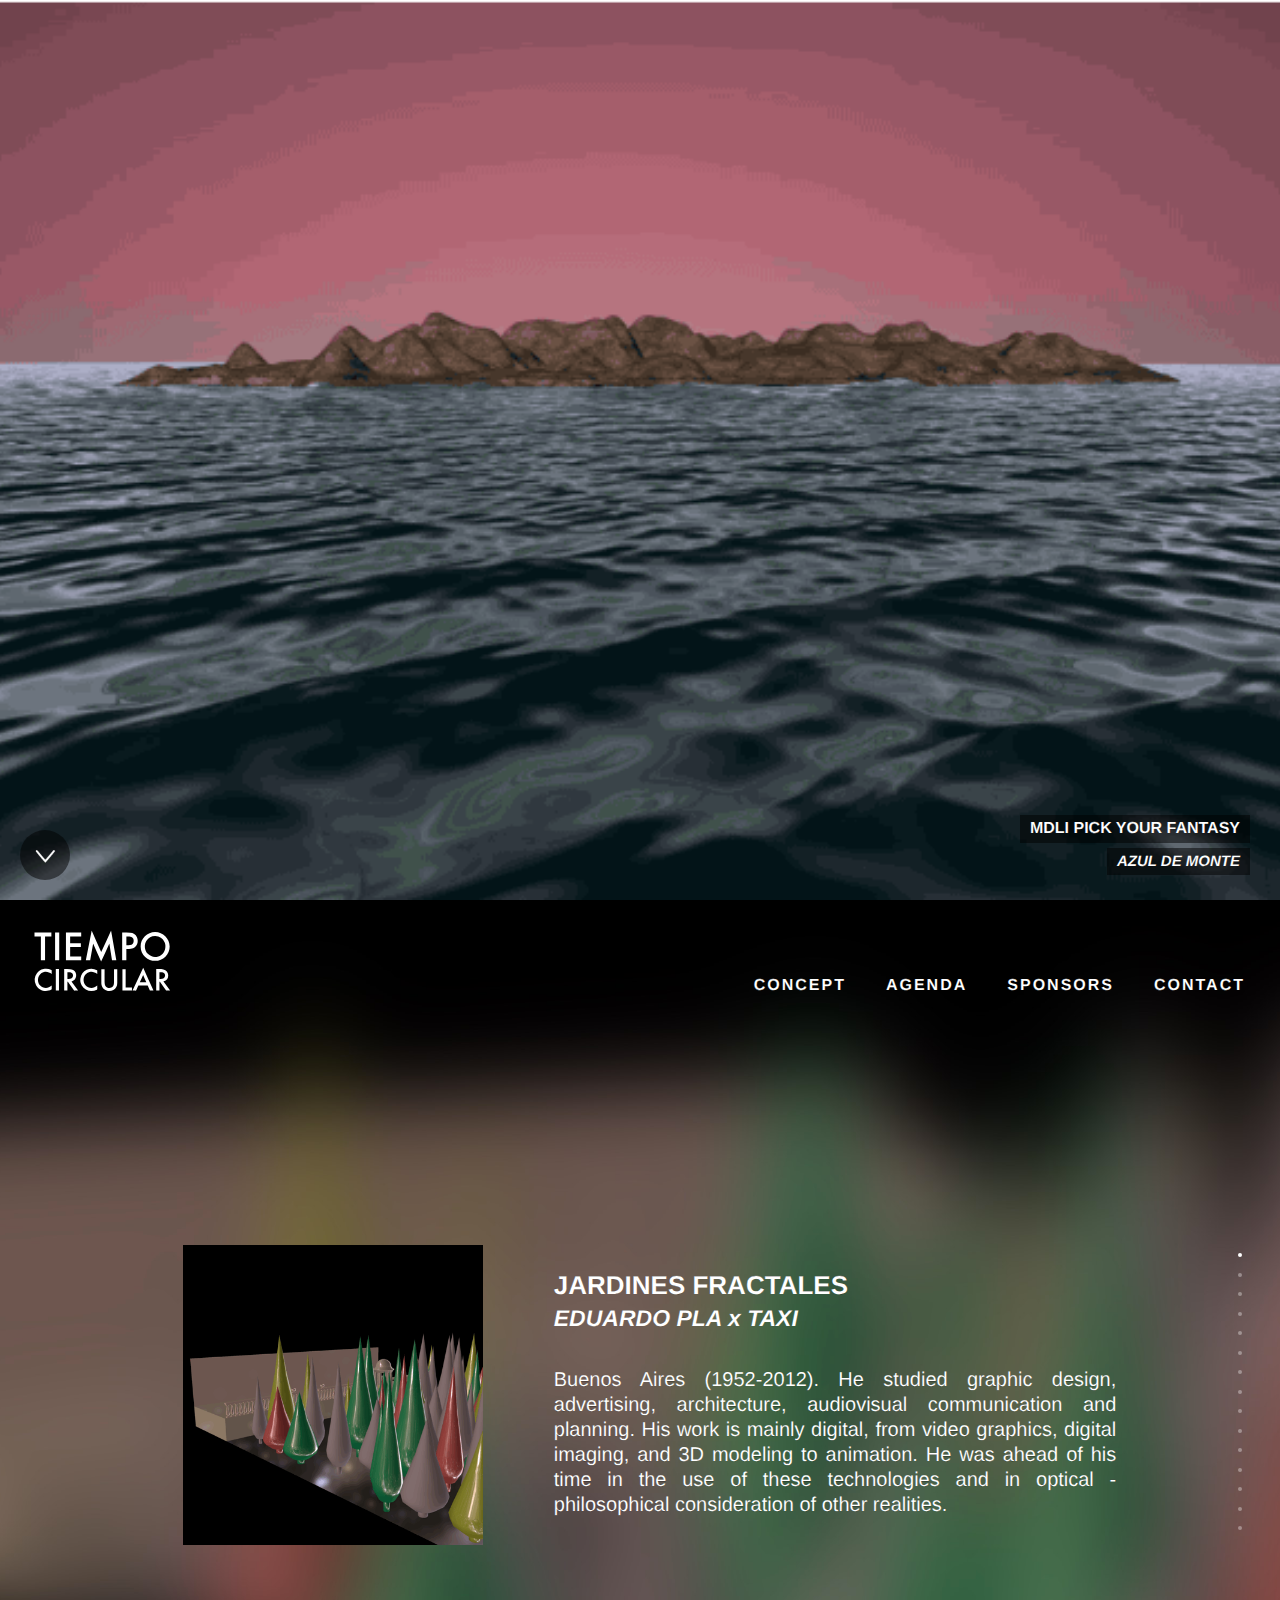
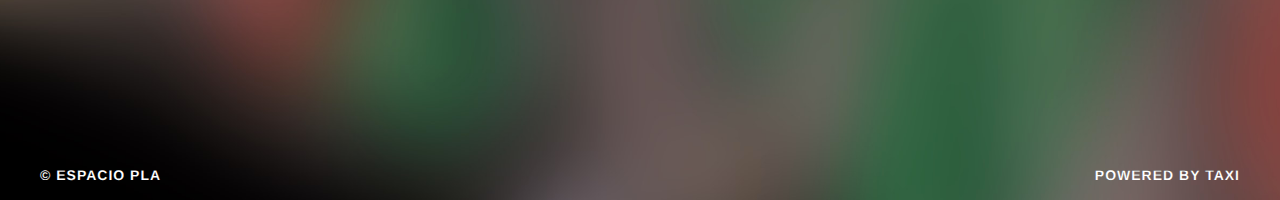
==== index.html @ 01db8df8 "initial commit" ====
<!DOCTYPE html>
<html class="" lang="en">

<head>
	<meta charset="utf-8">
	<title>TiempoCircular</title>

	<meta name="apple-touch-fullscreen" content="yes">
	<meta name="apple-mobile-web-app-capable" content="yes">
	<meta name="apple-mobile-web-app-status-bar-style" content="black">

	<link rel="icon" href="favicon.ico" type="image/x-icon">
	<link rel="apple-touch-icon-precomposed" sizes="57x57" href="img/photo.jpg" />
	<link rel="apple-touch-icon-precomposed" sizes="72x72" href="img/photo.jpg" />
	<link rel="apple-touch-icon-precomposed" sizes="114x114" href="img/photo.jpg" />
	<link rel="apple-touch-icon-precomposed" sizes="144x144" href="img/photo.jpg" />

	<meta name="viewport" content="width=device-width, initial-scale=1.0">

	<link rel="stylesheet" href="css/flexslider.css" />
	<link rel="stylesheet" href="css/style.css" />

	<script type="text/javascript" src="js/jquery-2.1.3.min.js"></script>
	<script type="text/javascript" src="js/jquery-ui.min.js"></script>
	<script type="text/javascript" src="js/jquery.flexslider-min.js"></script>

	<script type="text/javascript">

		(function (i, s, o, g, r, a, m) {
			i['GoogleAnalyticsObject'] = r; i[r] = i[r] || function () {
				(i[r].q = i[r].q || []).push(arguments)
			}, i[r].l = 1 * new Date(); a = s.createElement(o),
				m = s.getElementsByTagName(o)[0]; a.async = 1; a.src = g; m.parentNode.insertBefore(a, m)
		})(window, document, 'script', '//www.google-analytics.com/analytics.js', 'ga');

		ga('create', 'UA-44468372-19', 'auto');
		ga('send', 'pageview');

		$(function () {

			(function (a, b, c) { if (c in b && b[c]) { var d, e = a.location, f = /^(a|html)$/i; a.addEventListener("click", function (a) { d = a.target; while (!f.test(d.nodeName)) d = d.parentNode; "href" in d && (chref = d.href).replace(e.href, "").indexOf("#") && (!/^[a-z\+\.\-]+:/i.test(chref) || chref.indexOf(e.protocol + "//" + e.host) === 0) && (a.preventDefault(), e.href = d.href) }, !1) } })(document, window.navigator, "standalone");

			$('.pages').scrollTop(0);

			$('.banners-flexslider').flexslider({
				"animation": "slide",
				"slideshowSpeed": 5000,
				"controlNav": false,
				"directionNav": false,
				"useCSS": false,
				"pauseOnAction": true,
				"startAt": 0,
				"start": function (slider) {
					slider.find('li').click(function (e) {

						if (e.target.getAttribute('data-id') != 'obra-element') {

							e.preventDefault();
							slider.flexAnimate(slider.getTarget("next"));
							slider.pause();

						}

					});
				}
			});

		});

	</script>

</head>

<body class="index">

	<div class="container container-homepage">
		<div class="banners-wrapper">
			<div class="banners banners-slidesow-wrapper banners-flexslider">
				<ul class="slides">
					<li>
						<div class="slide-wrapper" style="background-image: url(img/monteintro.gif);">
							<div class="obra-wrapper"><a href="" onclick="return false;" target="_blank" data-id="obra-element">
									<h3 class="obra_title" data-id="obra-element">MDLI PICK YOUR FANTASY</h3><br>
									<h4 class="obra_title" data-id="obra-element">AZUL DE MONTE</h4>
							</div>
						</div>
					</li>
					<li>
						<div class="slide-wrapper" style="background-image: url(img/tedesco.gif);">
							<div class="obra-wrapper"><a href="" onclick="return false;" target="_blank" data-id="obra-element">
									<h3 class="obra_title" data-id="obra-element">LUNA</h3><br>
									<h4 class="obra_title" data-id="obra-element">SEBASTIAN TEDESCO</h4>
							</div>
						</div>
					</li>
					<li>
						<div class="slide-wrapper" style="background-image: url(img/viadana.gif);">
							<div class="obra-wrapper"><a href="" onclick="return false;" target="_blank" data-id="obra-element">
									<h3 class="obra_title" data-id="obra-element">THE OTHERNESS</h3><br>
									<h4 class="obra_title" data-id="obra-element">FLORENCIA VIADANA</h4>
							</div>
						</div>
					</li>
					<li>
						<div class="slide-wrapper" style="background-image: url(img/amaral.gif);">
							<div class="obra-wrapper"><a href="" onclick="return false;" target="_blank" data-id="obra-element">
									<h3 class="obra_title" data-id="obra-element">SINTETIZAR EL PANTANO</h3><br>
									<h4 class="obra_title" data-id="obra-element">MATEO AMARAL</h4>
							</div>
						</div>
					</li>
					<li>
						<div class="slide-wrapper" style="background-image: url(img/guerra.gif);">
							<div class="obra-wrapper"><a href="" onclick="return false;" target="_blank" data-id="obra-element">
									<h3 class="obra_title" data-id="obra-element">TARDE CIRCULAR</h3><br>
									<h4 class="obra_title" data-id="obra-element">IGNACIO GUERRA</h4>
							</div>
						</div>
					</li>
					<li>
						<div class="slide-wrapper" style="background-image: url(img/plano.gif);">
							<div class="obra-wrapper"><a href="" onclick="return false;" target="_blank" data-id="obra-element">
									<h3 class="obra_title" data-id="obra-element">HIPERNARRATIVAS</h3><br>
									<h4 class="obra_title" data-id="obra-element">JAVIER PLANO</h4>
							</div>
						</div>
					</li>
					<li>
						<div class="slide-wrapper" style="background-image: url(img/fernandez.gif);">
							<div class="obra-wrapper"><a href="" onclick="return false;" target="_blank" data-id="obra-element">
									<h3 class="obra_title" data-id="obra-element">RECONSTRUCCION DEL FUTURO</h3><br>
									<h4 class="obra_title" data-id="obra-element">MANUEL ANTONIO FERNANDEZ</h4>
							</div>
						</div>
					</li>
					<li>
						<div class="slide-wrapper" style="background-image: url(img/rud.gif);">
							<div class="obra-wrapper"><a href="" onclick="return false;" target="_blank" data-id="obra-element">
									<h3 class="obra_title" data-id="obra-element">PIEZA</h3><br>
									<h4 class="obra_title" data-id="obra-element">GABRIEL RUD</h4>
							</div>
						</div>
					</li>
					<li>
						<div class="slide-wrapper" style="background-image: url(img/corallo.gif);">
							<div class="obra-wrapper"><a href="" onclick="return false;" target="_blank" data-id="obra-element">
									<h3 class="obra_title" data-id="obra-element">VERSUS/TIEMPO GRAFICO</h3><br>
									<h4 class="obra_title" data-id="obra-element">GUIDO CORALLO</h4>
							</div>
						</div>
					</li>
					<li>
						<div class="slide-wrapper" style="background-image: url(img/giraud.gif);">
							<div class="obra-wrapper"><a href="" onclick="return false;" target="_blank" data-id="obra-element">
									<h3 class="obra_title" data-id="obra-element">LEVAR</h3><br>
									<h4 class="obra_title" data-id="obra-element">MARIANO GIRAUD</h4>
							</div>
						</div>
					</li>
					<li>
						<div class="slide-wrapper" style="background-image: url(img/rawski.gif);">
							<div class="obra-wrapper"><a href="" onclick="return false;" target="_blank" data-id="obra-element">
									<h3 class="obra_title" data-id="obra-element">OJO, MI CIELO</h3><br>
									<h4 class="obra_title" data-id="obra-element">TOMAS RAWSKI</h4>
							</div>
						</div>
					</li>
					<li>
						<div class="slide-wrapper" style="background-image: url(img/odriozola.gif);">
							<div class="obra-wrapper"><a href="" onclick="return false;" target="_blank" data-id="obra-element">
									<h3 class="obra_title" data-id="obra-element">SUBASTA</h3><br>
									<h4 class="obra_title" data-id="obra-element">JUANE ODRIOZOLA</h4>
							</div>
						</div>
					</li>
					<li>
						<div class="slide-wrapper" style="background-image: url(img/bellman.gif);">
							<div class="obra-wrapper"><a href="" onclick="return false;" target="_blank" data-id="obra-element">
									<h3 class="obra_title" data-id="obra-element">RELOJ</h3><br>
									<h4 class="obra_title" data-id="obra-element">MAXIMILIANO BELLMANN</h4>
							</div>
						</div>
					</li>
					<li>
						<div class="slide-wrapper" style="background-image: url(img/bilatz.gif);">
							<div class="obra-wrapper"><a href="" onclick="return false;" target="_blank" data-id="obra-element">
									<h3 class="obra_title" data-id="obra-element">PERDIDOS</h3><br>
									<h4 class="obra_title" data-id="obra-element">JAVIER BILATZ</h4>
							</div>
						</div>
					</li>
					<li>
						<div class="slide-wrapper" style="background-image: url(img/pla.gif);">
							<div class="obra-wrapper"><a href="" onclick="return false;" target="_blank" data-id="obra-element">
									<h3 class="obra_title" data-id="obra-element">JARDINES FRACTALES</h3><br>
									<h4 class="obra_title" data-id="obra-element">EDUARDO PLA X TAXI</h4>
							</div>
						</div>
					</li>
				</ul><a href="index.html#banner-1" class="page-scroll button-wrapper"></a>
			</div>
		</div>
	</div>
	<div class="container container-obras" id="banner-1">

		<div class="header header-custom">
			<a href="index.html" class='not-mobile-logo page-scroll-logo'>
				<div class="logo">
					<svg version="1.1" id="Layer_1" xmlns="http://www.w3.org/2000/svg" xmlns:xlink="http://www.w3.org/1999/xlink" x="0px"
					 y="0px" viewBox="0 0 3840.332 1920.166" enable-background="new 0 0 3840.332 1920.166" xml:space="preserve"
					 data-href="index.php">
						<g>
							<path class="logo-svg" fill-rule="evenodd" clip-rule="evenodd" d="M1881.266,954.943c-69.538-157.24-137.939-311.91-206.34-466.578
								c-0.841,0.014-1.683,0.028-2.527,0.042c-25.612,143.982-51.227,287.964-76.952,432.564c-37.395,0-74.416,0-112.892,0
								c50.5-258.24,100.893-515.927,151.288-773.617c0.813-0.07,1.629-0.141,2.445-0.211c81.898,185.404,163.795,370.811,246.875,558.895
								c85.808-187.608,170.663-373.129,255.517-558.651c0.855,0.017,1.709,0.035,2.562,0.054
								c45.3,257.668,90.599,515.337,136.016,773.673c-37.384,0-74.069,0-111.994,0c-23.022-144.026-46.05-288.069-69.074-432.112
								c-0.842-0.049-1.683-0.099-2.524-0.148C2023.216,643.445,1952.766,798.039,1881.266,954.943z" />
							<path class="logo-svg" fill-rule="evenodd" clip-rule="evenodd" d="M2911.648,558.803c-3.783-202.259,173.497-373.251,376.81-375.103
								c202.355-1.842,379.036,170.358,380.399,374.468c1.362,203.75-170.494,376.812-380.908,376.926
								C3106.757,935.195,2909.846,791.886,2911.648,558.803z M3557.827,544.481c0.181-23.686-5.181-61.383-21.658-96.18
								c-48.482-102.381-128.406-159.039-243.208-160.856c-98.756-1.563-174.791,42.001-229.293,123.032
								c-62.938,93.578-58.247,250.336,34.904,340.841c78.604,76.373,170.909,100.419,274.686,67.7
								C3487.392,783.033,3558.376,679.789,3557.827,544.481z" />
							<path class="logo-svg" fill-rule="evenodd" clip-rule="evenodd" d="M963.587,198.582c132.255,0,264.473,0,397.696,0c0,33.483,0,66.814,0,101.535
								c-95.891,0-191.642,0-288.224,0c0,58.667,0,115.956,0,174.182c93.454,0,186.147,0,279.755,0c0,34.262,0,67.602,0,102.412
								c-92.94,0-185.887,0-279.708,0c0,81.18,0,160.905,0,241.945c96.03,0,191.806,0,288.376,0c0,34.712,0,68.12,0,102.279
								c-132.541,0-264.756,0-397.895,0C963.587,680.529,963.587,439.977,963.587,198.582z" />
							<path class="logo-svg" fill-rule="evenodd" clip-rule="evenodd" d="M2538.941,627.823c0,98.34,0,195.298,0,293.053c-36.962,0-72.672,0-109.066,0
								c0-240.755,0-481.204,0-722.135c2.817-0.373,5.136-0.979,7.441-0.938c67.131,1.238,134.358,0.725,201.367,4.304
								c80.592,4.303,142.766,41.938,176.373,116.49c50.481,111.985,14.176,270.804-158.184,302.41
								c-32.347,5.93-65.996,4.782-99.054,6.767C2551.96,628.125,2546.062,627.823,2538.941,627.823z M2539.499,528.758
								c34.687-2.878,68.425-3.106,101.146-8.992c51.056-9.188,79.535-39.345,87.474-86.056c9.242-54.387-11.619-98.207-57.307-118.419
								c-41.81-18.496-86.26-16.83-131.313-16.67C2539.499,374.772,2539.499,449.689,2539.499,528.758z" />
							<path class="logo-svg" fill-rule="evenodd" clip-rule="evenodd" d="M309.997,300.41c-56.639,0-111.254,0-166.535,0c0-34.292,0-67.365,0-101.556
								c146.583,0,293.038,0,440.181,0c0,33.504,0,66.591,0,101.146c-54.632,0-109.192,0-164.983,0c0,207.667,0,413.881,0,620.885
								c-36.639,0-72.046,0-108.663,0C309.997,714.859,309.997,508.67,309.997,300.41z" />
							<path class="logo-svg" fill-rule="evenodd" clip-rule="evenodd" d="M917.749,1148.752c51.265,1.566,101.948,2.263,152.523,4.993
								c28.01,1.515,55.291,8.668,80.47,21.749c57.521,29.886,86.621,89.778,79.395,156.755c-7.697,71.333-46.703,117.931-116.037,138.33
								c-1.782,0.525-3.528,1.168-6.76,2.246c57.626,79.375,114.591,157.844,173.165,238.522c-16.323,0-30.443,0-44.561,0
								c-16.401,0-32.815-0.398-49.195,0.181c-7.302,0.261-11.453-2.313-15.541-8.208c-49.213-70.959-98.826-141.639-147.962-212.648
								c-5.633-8.141-11.417-11.413-21.569-7.436c0,75.373,0,150.851,0,227.219c-28.284,0-55.668,0-83.927,0
								C917.749,1524.559,917.749,1338.369,917.749,1148.752z M1001.831,1409.564c24.091-1.92,46.875-2.258,69.14-5.825
								c44.275-7.091,75.876-31.955,77.245-83.876c0.745-28.252-6.526-53.384-31.442-69.641c-35.204-22.974-75.056-19.947-114.943-20.185
								C1001.831,1289.856,1001.831,1348.049,1001.831,1409.564z" />
							<path class="logo-svg" fill-rule="evenodd" clip-rule="evenodd" d="M3507.525,1472.79c57.877,79.728,114.808,158.153,173.16,238.539
								c-34.672,0-66.898,0.263-99.107-0.375c-3.504-0.07-7.746-4.756-10.229-8.293c-49.357-70.372-98.615-140.811-147.535-211.485
								c-5.497-7.939-11.02-12.2-21.949-7.99c0,75.229,0,150.997,0,227.457c-28.706,0-56.076,0-84.113,0c0-186.499,0-372.693,0-558.729
								c0.947-0.581,1.611-1.35,2.27-1.345c61.883,0.438,123.988-4.414,185.304,8.743c75.362,16.168,123.158,72.292,125.882,148.376
								c2.829,79.013-40.933,140.661-115.185,162.284C3513.737,1470.638,3511.499,1471.468,3507.525,1472.79z M3402.062,1409.553
								c24.016-1.911,46.792-2.253,69.055-5.804c44.268-7.061,75.916-31.948,77.306-83.825c0.755-28.266-6.492-53.391-31.39-69.671
								c-35.192-23.013-75.061-19.938-114.971-20.247C3402.062,1289.818,3402.062,1348.012,3402.062,1409.553z" />
							<path class="logo-svg" fill-rule="evenodd" clip-rule="evenodd" d="M3246.018,1711.341c-30.136,0-58.12,0.323-86.079-0.4
								c-3.571-0.092-8.564-4.941-10.259-8.76c-17.315-39.046-34.297-78.246-50.819-117.634c-3.142-7.493-7.054-9.87-15.089-9.833
								c-72.777,0.329-145.559,0.368-218.336-0.042c-8.683-0.047-12.55,3.085-15.883,10.52c-17.486,38.978-35.663,77.644-53.041,116.668
								c-3.294,7.4-7.194,9.863-15.213,9.695c-25.957-0.551-51.93-0.207-80.479-0.207c92.483-198.77,184.298-396.106,277.446-596.309
								C3067.895,1314.646,3156.523,1512.027,3246.018,1711.341z M2976.876,1304.766c-29.543,64.651-57.982,126.893-86.904,190.184
								c57.132,0,112.56,0,169.744,0C3032.264,1431.923,3005.217,1369.832,2976.876,1304.766z" />
							<path class="logo-svg" fill-rule="evenodd" clip-rule="evenodd" d="M2217.391,1150.806c29.019,0,56.044,0,83.766,0
								c0.237,4.058,0.619,7.54,0.621,11.026c0.029,116.387,0.129,232.775-0.016,349.162c-0.099,79.441-31.93,142.439-101.351,182.446
								c-120.605,69.5-285.568,7.622-310.702-142.175c-2.236-13.338-2.982-27.062-3.008-40.607
								c-0.229-116.787-0.138-233.574-0.119-350.361c0-2.773,0.25-5.549,0.426-9.212c27.565,0,54.903,0,84.007,0c0,4.774,0,9.399,0,14.026
								c0,105.588-0.385,211.181,0.3,316.764c0.152,23.449,2.063,47.277,6.686,70.22c9.854,48.923,42.987,80.096,92.544,87.92
								c47.294,7.468,88.997-3.446,120.205-42.564c16.398-20.556,21.672-45.168,24.313-70.386c1.664-15.874,2.201-31.928,2.231-47.901
								c0.186-104.388,0.094-208.776,0.096-313.166C2217.391,1161.26,2217.391,1156.521,2217.391,1150.806z" />
							<path class="logo-svg" fill-rule="evenodd" clip-rule="evenodd" d="M1780.464,1280.872c-59.693-48.524-123.852-72.757-198.783-56.31
								c-47.749,10.48-84.912,37.581-114.835,75.436c-60.195,76.146-58.798,201.421,11.963,278.361
								c57.823,62.876,195.584,103.561,300.622,1.641c0.41,3.748,0.991,6.643,0.998,9.537c0.073,26.792-0.286,53.59,0.244,80.37
								c0.157,8.009-2.658,11.872-9.61,15.568c-145.658,77.435-317.212,28.748-398.631-114.063
								c-30.957-54.298-40.44-113.67-31.995-174.943c14.35-104.081,69.417-182.088,163.353-227.706
								c89.968-43.693,181.708-39.974,270.27,8.687c3.045,1.674,6.076,6.557,6.129,9.992
								C1780.666,1217.411,1780.464,1247.393,1780.464,1280.872z" />
							<path class="logo-svg" fill-rule="evenodd" clip-rule="evenodd" d="M592.312,1280.717c-60.699-48.935-125.804-73.436-202.033-55.254
								c-47.639,11.363-84.81,38.601-113.419,77.402c-62.077,84.194-54.439,199.854,15.643,276.867
								c57.686,63.393,192.613,101.048,298.576,0.413c0.505,3.146,1.23,5.583,1.237,8.023c0.081,27.588-0.17,55.184,0.209,82.77
								c0.095,6.936-2.172,10.61-8.322,13.958c-144.324,78.571-322.624,29.769-399.787-114.688
								c-56.476-105.727-46.92-211.534,22.438-309.756c41.834-59.243,98.678-98.38,170.465-113.595
								c72.71-15.411,142.204-6.835,207.489,29.827c3.066,1.723,7.135,5.375,7.181,8.185
								C592.503,1215.881,592.312,1246.903,592.312,1280.717z" />
							<path class="logo-svg" fill-rule="evenodd" clip-rule="evenodd" d="M680.343,198.465c36.241,0,71.637,0,107.839,0c0,241.165,0,481.605,0,722.631
								c-36.036,0-71.487,0-107.839,0C680.343,680.548,680.343,440.059,680.343,198.465z" />
							<path class="logo-svg" fill-rule="evenodd" clip-rule="evenodd" d="M2520.487,1632.035c56.069,0,109.95,0,164.583,0c0,26.487,0,52.222,0,78.638
								c-82.728,0-165.218,0-248.285,0c0-186.635,0-372.749,0-559.68c27.648,0,54.977,0,83.702,0
								C2520.487,1311.064,2520.487,1470.729,2520.487,1632.035z" />
							<path class="logo-svg" fill-rule="evenodd" clip-rule="evenodd" d="M699.328,1150.78c27.567,0,54.598,0,82.608,0c0,186.478,0,372.632,0,559.68
								c-26.97,0-54.352,0-82.608,0C699.328,1524.565,699.328,1338.39,699.328,1150.78z" />
						</g>
					</svg>
				</div>
			</a>
			<a href="javascript:void(0)" class='mobile-logo page-scroll-logo'>
				<div class="logo">
					<svg version="1.1" id="mobile-menu" xmlns="http://www.w3.org/2000/svg" xmlns:xlink="http://www.w3.org/1999/xlink"
					 x="0px" y="0px" viewBox="0 0 3840.332 1920.166" enable-background="new 0 0 3840.332 1920.166" xml:space="preserve"
					 data-href="index.php">
						<g>
							<path class="logo-svg" fill-rule="evenodd" clip-rule="evenodd" d="M1881.266,954.943c-69.538-157.24-137.939-311.91-206.34-466.578
								c-0.841,0.014-1.683,0.028-2.527,0.042c-25.612,143.982-51.227,287.964-76.952,432.564c-37.395,0-74.416,0-112.892,0
								c50.5-258.24,100.893-515.927,151.288-773.617c0.813-0.07,1.629-0.141,2.445-0.211c81.898,185.404,163.795,370.811,246.875,558.895
								c85.808-187.608,170.663-373.129,255.517-558.651c0.855,0.017,1.709,0.035,2.562,0.054
								c45.3,257.668,90.599,515.337,136.016,773.673c-37.384,0-74.069,0-111.994,0c-23.022-144.026-46.05-288.069-69.074-432.112
								c-0.842-0.049-1.683-0.099-2.524-0.148C2023.216,643.445,1952.766,798.039,1881.266,954.943z" />
							<path class="logo-svg" fill-rule="evenodd" clip-rule="evenodd" d="M2911.648,558.803c-3.783-202.259,173.497-373.251,376.81-375.103
								c202.355-1.842,379.036,170.358,380.399,374.468c1.362,203.75-170.494,376.812-380.908,376.926
								C3106.757,935.195,2909.846,791.886,2911.648,558.803z M3557.827,544.481c0.181-23.686-5.181-61.383-21.658-96.18
								c-48.482-102.381-128.406-159.039-243.208-160.856c-98.756-1.563-174.791,42.001-229.293,123.032
								c-62.938,93.578-58.247,250.336,34.904,340.841c78.604,76.373,170.909,100.419,274.686,67.7
								C3487.392,783.033,3558.376,679.789,3557.827,544.481z" />
							<path class="logo-svg" fill-rule="evenodd" clip-rule="evenodd" d="M963.587,198.582c132.255,0,264.473,0,397.696,0c0,33.483,0,66.814,0,101.535
								c-95.891,0-191.642,0-288.224,0c0,58.667,0,115.956,0,174.182c93.454,0,186.147,0,279.755,0c0,34.262,0,67.602,0,102.412
								c-92.94,0-185.887,0-279.708,0c0,81.18,0,160.905,0,241.945c96.03,0,191.806,0,288.376,0c0,34.712,0,68.12,0,102.279
								c-132.541,0-264.756,0-397.895,0C963.587,680.529,963.587,439.977,963.587,198.582z" />
							<path class="logo-svg" fill-rule="evenodd" clip-rule="evenodd" d="M2538.941,627.823c0,98.34,0,195.298,0,293.053c-36.962,0-72.672,0-109.066,0
								c0-240.755,0-481.204,0-722.135c2.817-0.373,5.136-0.979,7.441-0.938c67.131,1.238,134.358,0.725,201.367,4.304
								c80.592,4.303,142.766,41.938,176.373,116.49c50.481,111.985,14.176,270.804-158.184,302.41
								c-32.347,5.93-65.996,4.782-99.054,6.767C2551.96,628.125,2546.062,627.823,2538.941,627.823z M2539.499,528.758
								c34.687-2.878,68.425-3.106,101.146-8.992c51.056-9.188,79.535-39.345,87.474-86.056c9.242-54.387-11.619-98.207-57.307-118.419
								c-41.81-18.496-86.26-16.83-131.313-16.67C2539.499,374.772,2539.499,449.689,2539.499,528.758z" />
							<path class="logo-svg" fill-rule="evenodd" clip-rule="evenodd" d="M309.997,300.41c-56.639,0-111.254,0-166.535,0c0-34.292,0-67.365,0-101.556
								c146.583,0,293.038,0,440.181,0c0,33.504,0,66.591,0,101.146c-54.632,0-109.192,0-164.983,0c0,207.667,0,413.881,0,620.885
								c-36.639,0-72.046,0-108.663,0C309.997,714.859,309.997,508.67,309.997,300.41z" />
							<path class="logo-svg" fill-rule="evenodd" clip-rule="evenodd" d="M917.749,1148.752c51.265,1.566,101.948,2.263,152.523,4.993
								c28.01,1.515,55.291,8.668,80.47,21.749c57.521,29.886,86.621,89.778,79.395,156.755c-7.697,71.333-46.703,117.931-116.037,138.33
								c-1.782,0.525-3.528,1.168-6.76,2.246c57.626,79.375,114.591,157.844,173.165,238.522c-16.323,0-30.443,0-44.561,0
								c-16.401,0-32.815-0.398-49.195,0.181c-7.302,0.261-11.453-2.313-15.541-8.208c-49.213-70.959-98.826-141.639-147.962-212.648
								c-5.633-8.141-11.417-11.413-21.569-7.436c0,75.373,0,150.851,0,227.219c-28.284,0-55.668,0-83.927,0
								C917.749,1524.559,917.749,1338.369,917.749,1148.752z M1001.831,1409.564c24.091-1.92,46.875-2.258,69.14-5.825
								c44.275-7.091,75.876-31.955,77.245-83.876c0.745-28.252-6.526-53.384-31.442-69.641c-35.204-22.974-75.056-19.947-114.943-20.185
								C1001.831,1289.856,1001.831,1348.049,1001.831,1409.564z" />
							<path class="logo-svg" fill-rule="evenodd" clip-rule="evenodd" d="M3507.525,1472.79c57.877,79.728,114.808,158.153,173.16,238.539
								c-34.672,0-66.898,0.263-99.107-0.375c-3.504-0.07-7.746-4.756-10.229-8.293c-49.357-70.372-98.615-140.811-147.535-211.485
								c-5.497-7.939-11.02-12.2-21.949-7.99c0,75.229,0,150.997,0,227.457c-28.706,0-56.076,0-84.113,0c0-186.499,0-372.693,0-558.729
								c0.947-0.581,1.611-1.35,2.27-1.345c61.883,0.438,123.988-4.414,185.304,8.743c75.362,16.168,123.158,72.292,125.882,148.376
								c2.829,79.013-40.933,140.661-115.185,162.284C3513.737,1470.638,3511.499,1471.468,3507.525,1472.79z M3402.062,1409.553
								c24.016-1.911,46.792-2.253,69.055-5.804c44.268-7.061,75.916-31.948,77.306-83.825c0.755-28.266-6.492-53.391-31.39-69.671
								c-35.192-23.013-75.061-19.938-114.971-20.247C3402.062,1289.818,3402.062,1348.012,3402.062,1409.553z" />
							<path class="logo-svg" fill-rule="evenodd" clip-rule="evenodd" d="M3246.018,1711.341c-30.136,0-58.12,0.323-86.079-0.4
								c-3.571-0.092-8.564-4.941-10.259-8.76c-17.315-39.046-34.297-78.246-50.819-117.634c-3.142-7.493-7.054-9.87-15.089-9.833
								c-72.777,0.329-145.559,0.368-218.336-0.042c-8.683-0.047-12.55,3.085-15.883,10.52c-17.486,38.978-35.663,77.644-53.041,116.668
								c-3.294,7.4-7.194,9.863-15.213,9.695c-25.957-0.551-51.93-0.207-80.479-0.207c92.483-198.77,184.298-396.106,277.446-596.309
								C3067.895,1314.646,3156.523,1512.027,3246.018,1711.341z M2976.876,1304.766c-29.543,64.651-57.982,126.893-86.904,190.184
								c57.132,0,112.56,0,169.744,0C3032.264,1431.923,3005.217,1369.832,2976.876,1304.766z" />
							<path class="logo-svg" fill-rule="evenodd" clip-rule="evenodd" d="M2217.391,1150.806c29.019,0,56.044,0,83.766,0
								c0.237,4.058,0.619,7.54,0.621,11.026c0.029,116.387,0.129,232.775-0.016,349.162c-0.099,79.441-31.93,142.439-101.351,182.446
								c-120.605,69.5-285.568,7.622-310.702-142.175c-2.236-13.338-2.982-27.062-3.008-40.607
								c-0.229-116.787-0.138-233.574-0.119-350.361c0-2.773,0.25-5.549,0.426-9.212c27.565,0,54.903,0,84.007,0c0,4.774,0,9.399,0,14.026
								c0,105.588-0.385,211.181,0.3,316.764c0.152,23.449,2.063,47.277,6.686,70.22c9.854,48.923,42.987,80.096,92.544,87.92
								c47.294,7.468,88.997-3.446,120.205-42.564c16.398-20.556,21.672-45.168,24.313-70.386c1.664-15.874,2.201-31.928,2.231-47.901
								c0.186-104.388,0.094-208.776,0.096-313.166C2217.391,1161.26,2217.391,1156.521,2217.391,1150.806z" />
							<path class="logo-svg" fill-rule="evenodd" clip-rule="evenodd" d="M1780.464,1280.872c-59.693-48.524-123.852-72.757-198.783-56.31
								c-47.749,10.48-84.912,37.581-114.835,75.436c-60.195,76.146-58.798,201.421,11.963,278.361
								c57.823,62.876,195.584,103.561,300.622,1.641c0.41,3.748,0.991,6.643,0.998,9.537c0.073,26.792-0.286,53.59,0.244,80.37
								c0.157,8.009-2.658,11.872-9.61,15.568c-145.658,77.435-317.212,28.748-398.631-114.063
								c-30.957-54.298-40.44-113.67-31.995-174.943c14.35-104.081,69.417-182.088,163.353-227.706
								c89.968-43.693,181.708-39.974,270.27,8.687c3.045,1.674,6.076,6.557,6.129,9.992
								C1780.666,1217.411,1780.464,1247.393,1780.464,1280.872z" />
							<path class="logo-svg" fill-rule="evenodd" clip-rule="evenodd" d="M592.312,1280.717c-60.699-48.935-125.804-73.436-202.033-55.254
								c-47.639,11.363-84.81,38.601-113.419,77.402c-62.077,84.194-54.439,199.854,15.643,276.867
								c57.686,63.393,192.613,101.048,298.576,0.413c0.505,3.146,1.23,5.583,1.237,8.023c0.081,27.588-0.17,55.184,0.209,82.77
								c0.095,6.936-2.172,10.61-8.322,13.958c-144.324,78.571-322.624,29.769-399.787-114.688
								c-56.476-105.727-46.92-211.534,22.438-309.756c41.834-59.243,98.678-98.38,170.465-113.595
								c72.71-15.411,142.204-6.835,207.489,29.827c3.066,1.723,7.135,5.375,7.181,8.185
								C592.503,1215.881,592.312,1246.903,592.312,1280.717z" />
							<path class="logo-svg" fill-rule="evenodd" clip-rule="evenodd" d="M680.343,198.465c36.241,0,71.637,0,107.839,0c0,241.165,0,481.605,0,722.631
								c-36.036,0-71.487,0-107.839,0C680.343,680.548,680.343,440.059,680.343,198.465z" />
							<path class="logo-svg" fill-rule="evenodd" clip-rule="evenodd" d="M2520.487,1632.035c56.069,0,109.95,0,164.583,0c0,26.487,0,52.222,0,78.638
								c-82.728,0-165.218,0-248.285,0c0-186.635,0-372.749,0-559.68c27.648,0,54.977,0,83.702,0
								C2520.487,1311.064,2520.487,1470.729,2520.487,1632.035z" />
							<path class="logo-svg" fill-rule="evenodd" clip-rule="evenodd" d="M699.328,1150.78c27.567,0,54.598,0,82.608,0c0,186.478,0,372.632,0,559.68
								c-26.97,0-54.352,0-82.608,0C699.328,1524.565,699.328,1338.39,699.328,1150.78z" />
						</g>
					</svg>
				</div>
			</a>
			<div class="menu">
				<p><a href="concepto.html" class="header-link concept">concept</a><a href="Agenda-Tiempo-Circular.pdf" class="header-link"
					 target="_blank">agenda</a><a href="sponsors.html" class="header-link">sponsors</a><a href="contact.html" class="header-link contact">contact</a></p>
			</div>
			<nav class="mobile-menu-dropdown" id="mobile-menu-dropdown">
				<ul>
					<li>
						<div><a href="concepto.html" class="header-link concept">concept</a></div>
					</li>
					<li>
						<div><a href="Agenda-Tiempo-Circular.pdf" class="header-link">agenda</a></div>
					</li>
					<li>
						<div><a href="sponsors.html" class="header-link">sponsors</a></div>
					</li>
					<li>
						<div><a href="contact.html" class="header-link contact">contact</a></div>
					</li>
				</ul>
			</nav>
			<div class="header-footer-overlay header-bottom-overlay"></div>
		</div>

		<div class="slide-panel">

			<div class="backgrounds">
				<div id="background-1" class="background" style="background-image:url(img/pla.jpg)"></div>
				<div id="background-2" class="background" style="background-image:url(img/bilatz.jpg)"></div>
				<div id="background-3" class="background" style="background-image:url(img/tedesco.jpg)"></div>
				<div id="background-4" class="background" style="background-image:url(img/bellman.jpg)"></div>
				<div id="background-5" class="background" style="background-image:url(img/fernandez.jpg)"></div>
				<div id="background-6" class="background" style="background-image:url(img/giraud.jpg)"></div>
				<div id="background-7" class="background" style="background-image:url(img/corallo.jpg)"></div>
				<div id="background-8" class="background" style="background-image:url(img/rud.jpg)"></div>
				<div id="background-9" class="background" style="background-image:url(img/amaral.jpg)"></div>
				<div id="background-10" class="background" style="background-image:url(img/plano.jpg)"></div>
				<div id="background-11" class="background" style="background-image:url(img/odriozola.jpg)"></div>
				<div id="background-12" class="background" style="background-image:url(img/rawski.jpg)"></div>
				<div id="background-13" class="background" style="background-image:url(img/viadana.jpg)"></div>
				<div id="background-14" class="background" style="background-image:url(img/guerra.jpg)"></div>
				<div id="background-15" class="background" style="background-image:url(img/monte.jpg)"></div>
			</div>
			<div class="pages">
				<div id="page-1" class="row slide-page homepage">
					<div class="global-content content display-table">
						<div class="picture table-cell valign-middle"><a href="" onclick="return false;" target="_blank" class="slide-wrapper"><img
								 src="img/pla.gif"></a></div>
						<div class="description table-cell valign-middle">
							<h4 class="visible"><a href="" onclick="return false;" target="_blank" class="slide-wrapper obras_name">JARDINES
									FRACTALES</a>
								<p><a href="" onclick="return false;" target="_blank" class="artist_name">EDUARDO PLA x TAXI</a> <span>Buenos
										Aires (1952-2012)</span></p>
							</h4>
							<h4 class="not-visible"><a href="" onclick="return false;" target="_blank" class="slide-wrapper obras_name">JARDINES
									FRACTALES</a>
								<p><a href="" onclick="return false;" target="_blank" class="artist_name">EDUARDO PLA x TAXI</a><br>Buenos
									Aires (1952-2012)</p>
							</h4>
							<p class="artist_bio">Buenos Aires (1952-2012). He studied graphic design, advertising, architecture,
								audiovisual communication and
								planning. His work is mainly digital, from video graphics, digital imaging, and 3D modeling to animation. He
								was ahead of his time in the use of these technologies and in optical - philosophical consideration of other
								realities.</p>
						</div>
					</div>
				</div>
				<div id="page-2" class="row slide-page homepage">
					<div class="global-content content display-table">
						<div class="picture table-cell valign-middle"><a href="" onclick="return false;" target="_blank" class="slide-wrapper"><img
								 src="img/bilatz.gif"></a></div>
						<div class="description table-cell valign-middle">
							<h4 class="visible"><a href="" onclick="return false;" target="_blank" class="slide-wrapper obras_name">PERDIDOS</a>
								<p><a href="" onclick="return false;" target="_blank" class="artist_name">JAVIER BILATZ</a> <span>Buenos Aires,
										Argentina (1968)</span></p>
							</h4>
							<h4 class="not-visible"><a href="" onclick="return false;" target="_blank" class="slide-wrapper obras_name">PERDIDOS</a>
								<p><a href="" onclick="return false;" target="_blank" class="artist_name">JAVIER BILATZ</a><br>Buenos Aires,
									Argentina (1968)</p>
							</h4>
							<p class="artist_bio">Buenos Aires, Argentina (1968). He studied architecture at Buenos Aires University;
								participated in the
								Espacio Fundación Telefónica scholarships, he was selected in the National Chamber of Visual Arts, ‘New formats
								and installations’ category, in the 404 Festival - Astas Romas and in 2006 in the ART+TRUST Programme. He
								participated with technology and new media artworks in group exhibitions and international fairs.</p>
						</div>
					</div>
				</div>
				<div id="page-3" class="row slide-page homepage">
					<div class="global-content content display-table">
						<div class="picture table-cell valign-middle"><a href="" onclick="return false;" target="_blank" class="slide-wrapper"><img
								 src="img/tedesco.gif"></a></div>
						<div class="description table-cell valign-middle">
							<h4 class="visible"><a href="" onclick="return false;" target="_blank" class="slide-wrapper obras_name">LUNA</a>
								<p><a href="" onclick="return false;" target="_blank" class="artist_name">SEBASTIAN TEDESCO</a> <span>Buenos
										Aires, (1968)</span></p>
							</h4>
							<h4 class="not-visible"><a href="" onclick="return false;" target="_blank" class="slide-wrapper obras_name">LUNA</a>
								<p><a href="" onclick="return false;" target="_blank" class="artist_name">SEBASTIAN TEDESCO</a><br>Buenos
									Aires, (1968)</p>
							</h4>
							<p class="artist_bio">Buenos Aires, (1968). Visual artist and industrial designer. He is interested in the
								relationship between old
								and new technologies, and the result of their crossing. Since 2011, he attends Diana Aisenberg’s workshop and
								clinic; he is professor at the Art and Design Postgraduate Studies of the Tres de Febrero University and
								responsible for image and communication at the Art and Science MUNTREF Museum.</p>
						</div>
					</div>
				</div>
				<div id="page-4" class="row slide-page homepage">
					<div class="global-content content display-table">
						<div class="picture table-cell valign-middle"><a href="" onclick="return false;" target="_blank" class="slide-wrapper"><img
								 src="img/bellman.gif"></a></div>
						<div class="description table-cell valign-middle">
							<h4 class="visible"><a href="" onclick="return false;" target="_blank" class="slide-wrapper obras_name">RELOJ</a>
								<p><a href="" onclick="return false;" target="_blank" class="artist_name">MAXIMILIANO BELLMANN</a> <span>Entre
										Ríos, Argentina (1976)</span></p>
							</h4>
							<h4 class="not-visible"><a href="" onclick="return false;" target="_blank" class="slide-wrapper obras_name">RELOJ</a>
								<p><a href="" onclick="return false;" target="_blank" class="artist_name">MAXIMILIANO BELLMANN</a><br>Entre
									Ríos, Argentina (1976)</p>
							</h4>
							<p class="artist_bio">Entre Ríos, Argentina (1976). He studied Fine Arts; was part of Kuitca’s 2003-2005
								scholarships and of Diana
								Aisenberg´s clinic. He is a member of Oligatega art group. His production covers subjects such as the
								relationship between form and emptiness, fractal equations, electric ray scattering on different materials, and
								science-fiction landscapes, mainly through video and music.</p>
						</div>
					</div>
				</div>
				<div id="page-5" class="row slide-page homepage">
					<div class="global-content content display-table">
						<div class="picture table-cell valign-middle"><a href="" onclick="return false;" target="_blank" class="slide-wrapper"><img
								 src="img/fernandez.gif"></a></div>
						<div class="description table-cell valign-middle">
							<h4 class="visible"><a href="" onclick="return false;" target="_blank" class="slide-wrapper obras_name">RECONSTRUCCION
									DEL FUTURO</a>
								<p><a href="" onclick="return false;" target="_blank" class="artist_name">MANUEL ANTONIO FERNANDEZ</a> <span>Buenos
										Aires,
										Argentina (1976)</span></p>
							</h4>
							<h4 class="not-visible"><a href="" onclick="return false;" target="_blank" class="slide-wrapper obras_name">RECONSTRUCCION
									DEL FUTURO</a>
								<p><a href="" onclick="return false;" target="_blank" class="artist_name">MANUEL ANTONIO FERNANDEZ</a><br>Buenos
									Aires,
									Argentina (1976)</p>
							</h4>
							<p class="artist_bio">Buenos Aires, Argentina (1976). He studied photography at SICA, participated in Diana
								Aisenberg´s art clinics
								and in collage workshops conducted by Hernán Paganini and Rosana Schoijett. He won several awards and took part
								in individual and group exhibitions at the Palais de Glace, Centro Cultural Borges and Fundación Lebensohn.</p>
						</div>
					</div>
				</div>
				<div id="page-6" class="row slide-page homepage">
					<div class="global-content content display-table">
						<div class="picture table-cell valign-middle"><a href="" onclick="return false;" target="_blank" class="slide-wrapper"><img
								 src="img/giraud.gif"></a></div>
						<div class="description table-cell valign-middle">
							<h4 class="visible"><a href="" onclick="return false;" target="_blank" class="slide-wrapper obras_name">LEVAR</a>
								<p><a href="" onclick="return false;" target="_blank" class="artist_name">MARIANO GIRAUD</a> <span>Buenos
										Aires,
										Argentina (1977)</span></p>
							</h4>
							<h4 class="not-visible"><a href="" onclick="return false;" target="_blank" class="slide-wrapper obras_name">LEVAR</a>
								<p><a href="" onclick="return false;" target="_blank" class="artist_name">MARIANO GIRAUD</a><br>Buenos Aires,
									Argentina (1977)</p>
							</h4>
							<p class="artist_bio">Buenos Aires, Argentina (1977). He studied at the National School of Fine Arts P.
								Pueyrredón, where he
								specialized in painting. Hehas attended Diana Aisenberg’s workshops and art clinics since 2001. He is a member
								of the art collective Oligatega since 1999, and participated in visual art workshops from the Centro Cultural
								Rojas of the Buenos Aires University (Kuitca’s scholarship) from 2003 to 2005.</p>
						</div>
					</div>
				</div>
				<div id="page-7" class="row slide-page homepage">
					<div class="global-content content display-table">
						<div class="picture table-cell valign-middle"><a href="" onclick="return false;" target="_blank" class="slide-wrapper"><img
								 src="img/corallo.gif"></a></div>
						<div class="description table-cell valign-middle">
							<h4 class="visible"><a href="" onclick="return false;" target="_blank" class="slide-wrapper obras_name">VERSUS/TIEMPO
									GRAFICO</a>
								<p><a href="" onclick="return false;" target="_blank" class="artist_name">GUIDO CORALLO</a> <span>Buenos Aires,
										Argentina (1978)</span></p>
							</h4>
							<h4 class="not-visible"><a href="" onclick="return false;" target="_blank" class="slide-wrapper obras_name">VERSUS/TIEMPO
									GRAFICO</a>
								<p><a href="" onclick="return false;" target="_blank" class="artist_name">GUIDO CORALLO</a><br>Buenos Aires,
									Argentina (1978)</p>
							</h4>
							<p class="artist_bio">Buenos Aires, Argentina (1978). He carried out research work at the Molecular Devices Lab
								and on Integrative
								Neuroscience while studying biology at the Buenos Aires University. He participated in the production workshop
								of Media Lab’s Spain Cultural Centre. He devotes himself to image and animation programming projects, graphic
								applications and some interactive work.</p>
						</div>
					</div>
				</div>
				<div id="page-8" class="row slide-page homepage">
					<div class="global-content content display-table">
						<div class="picture table-cell valign-middle"><a href="" onclick="return false;" target="_blank" class="slide-wrapper"><img
								 src="img/rud.gif"></a></div>
						<div class="description table-cell valign-middle">
							<h4 class="visible"><a href="" onclick="return false;" target="_blank" class="slide-wrapper obras_name">PIEZA</a>
								<p><a href="" onclick="return false;" target="_blank" class="artist_name">GABRIEL RUD</a> <span>Buenos Aires
										(1979)</span></p>
							</h4>
							<h4 class="not-visible"><a href="" onclick="return false;" target="_blank" class="slide-wrapper obras_name">PIEZA</a>
								<p><a href="" onclick="return false;" target="_blank" class="artist_name">GABRIEL RUD</a><br>Buenos Aires
									(1979)</p>
							</h4>
							<p class="artist_bio">Buenos Aires (1979). He is a Specialist in Logic and Technique of the Form and an Image
								and Sound Designer
								from the Buenos Aires University. He is a researcher at Proyectoidis.org. First prize winner of the Salón
								Nacional, new media and installation category.</p>
						</div>
					</div>
				</div>
				<div id="page-9" class="row slide-page homepage">
					<div class="global-content content display-table">
						<div class="picture table-cell valign-middle"><a href="" onclick="return false;" target="_blank" class="slide-wrapper"><img
								 src="img/amaral.gif"></a></div>
						<div class="description table-cell valign-middle">
							<h4 class="visible"><a href="" onclick="return false;" target="_blank" class="slide-wrapper obras_name">SINTETIZAR
									EL
									PANTANO</a>
								<p><a href="" onclick="return false;" target="_blank" class="artist_name">MATEO AMARAL</a> <span>Buenos Aires,
										Argentina (1979)</span></p>
							</h4>
							<h4 class="not-visible"><a href="" onclick="return false;" target="_blank" class="slide-wrapper obras_name">SINTETIZAR
									EL
									PANTANO</a>
								<p><a href="" onclick="return false;" target="_blank" class="artist_name">MATEO AMARAL</a><br>Buenos Aires,
									Argentina (1979)</p>
							</h4>
							<p class="artist_bio">Buenos Aires, Argentina (1979). He studied illustration and animation and participated in
								Diana Aisenberg’s
								clinic and Kuitca’s scholarship. He is a member of the Oligatega art group, "Hipnoflautas" an electro-punk band
								and of "Fósforo Líquido", a synthetic abstract music and video duet. He works with animation, music, video and
								installations. He has been working on a project called "A black stone" for over 12 years.</p>
						</div>
					</div>
				</div>
				<div id="page-10" class="row slide-page homepage">
					<div class="global-content content display-table">
						<div class="picture table-cell valign-middle"><a href="" onclick="return false;" target="_blank" class="slide-wrapper"><img
								 src="img/plano.gif"></a></div>
						<div class="description table-cell valign-middle">
							<h4 class="visible"><a href="" onclick="return false;" target="_blank" class="slide-wrapper obras_name">HIPERNARRATIVAS</a>
								<p><a href="" onclick="return false;" target="_blank" class="artist_name">JAVIER PLANO</a> <span>Buenos Aires,
										Argentina (1979)</span></p>
							</h4>
							<h4 class="not-visible"><a href="" onclick="return false;" target="_blank" class="slide-wrapper obras_name">HIPERNARRATIVAS</a>
								<p><a href="" onclick="return false;" target="_blank" class="artist_name">JAVIER PLANO</a><br>Buenos Aires,
									Argentina (1979)</p>
							</h4>
							<p class="artist_bio">Buenos Aires, Argentina (1979). He is a teacher, producer, artist and independent curator.
								An audiovisual
								technician, he's finishing a degree in Electronic Arts at the Tres de Febrero University. He is a teacher at
								UNTREF and the UNM. He has received numerous awards at MAMba / Fundación Telefónica, Salón Nacional de Artes
								Visuales, the UNTREF Prize to Electronic Arts, among others.</p>
						</div>
					</div>
				</div>
				<div id="page-11" class="row slide-page homepage">
					<div class="global-content content display-table">
						<div class="picture table-cell valign-middle"><a href="" onclick="return false;" target="_blank" class="slide-wrapper"><img
								 src="img/odriozola.gif"></a></div>
						<div class="description table-cell valign-middle">
							<h4 class="visible"><a href="" onclick="return false;" target="_blank" class="slide-wrapper obras_name">SUBASTA</a>
								<p><a href="" onclick="return false;" target="_blank" class="artist_name">JUANE ODRIOZOLA</a> <span>Buenos
										Aires (1980)</span></p>
							</h4>
							<h4 class="not-visible"><a href="" onclick="return false;" target="_blank" class="slide-wrapper obras_name">SUBASTA</a>
								<p><a href="" onclick="return false;" target="_blank" class="artist_name">JUANE ODRIOZOLA</a><br>Buenos
									Aires (1980)</p>
							</h4>
							<p class="artist_bio">Buenos Aires (1980). He Studied Image and Sound Design at the Buenos Aires University. He
								attended art
								clinics with Leopoldo Estol, Fabián Burgos and Ernesto Ballesteros, and a workshop on color with Karina
								Peisajovich. He has held art exhibitions at La Ene and Once Libre, and several collective exhibitions at Mite,
								Benzacar, ArteBa, among others.</p>
						</div>
					</div>
				</div>
				<div id="page-12" class="row slide-page homepage">
					<div class="global-content content display-table">
						<div class="picture table-cell valign-middle"><a href="" onclick="return false;" target="_blank" class="slide-wrapper"><img
								 src="img/rawski.gif"></a></div>
						<div class="description table-cell valign-middle">
							<h4 class="visible"><a href="" onclick="return false;" target="_blank" class="slide-wrapper obras_name">OJO,
									MI CIELO</a>
								<p><a href="" onclick="return false;" target="_blank" class="artist_name">TOMAS RAWSKI</a> <span>Buenos Aires,
										Argentina (1980)</span></p>
							</h4>
							<h4 class="not-visible"><a href="" onclick="return false;" target="_blank" class="slide-wrapper obras_name">OJO,
									MI CIELO</a>
								<p><a href="" onclick="return false;" target="_blank" class="artist_name">TOMAS RAWSKI</a><br>Buenos Aires,
									Argentina (1980)</p>
							</h4>
							<p class="artist_bio">Buenos Aires, Argentina (1980). Systems Engineer from the UAI. Rawski explores the
								relationship between the
								digital world and the real one, combining technology, programming and visual arts. Nowadays, he teaches
								programming language for artists at the Universidad Nacional de Artes. He is also the founder of the directory
								for artists Té de Artistas and co- founder of Nemeos, a social network for athletes.</p>
						</div>
					</div>
				</div>
				<div id="page-13" class="row slide-page homepage">
					<div class="global-content content display-table">
						<div class="picture table-cell valign-middle"><a href="" onclick="return false;" target="_blank" class="slide-wrapper"><img
								 src="img/viadana.gif"></a></div>
						<div class="description table-cell valign-middle">
							<h4 class="visible"><a href="" onclick="return false;" target="_blank" class="slide-wrapper obras_name">THE
									OTHERNESS</a>
								<p><a href="" onclick="return false;" target="_blank" class="artist_name">FLORENCIA VIADANA</a> <span>Buenos
										Aires (1986)</span></p>
							</h4>
							<h4 class="not-visible"><a href="" onclick="return false;" target="_blank" class="slide-wrapper obras_name">THE
									OTHERNESS</a>
								<p><a href="" onclick="return false;" target="_blank" class="artist_name">FLORENCIA VIADANA</a><br>Buenos Aires
									(1986)</p>
							</h4>
							<p class="artist_bio">Buenos Aires (1986). LENINA is her artistic name; she works in the audiovisual design
								field using technology
								(digital and analog) and programming as a production and research tool. Her work mostly focuses on glitch-art,
								combining experimental practices with her academic background in visual arts and graphic design.</p>
						</div>
					</div>
				</div>
				<div id="page-14" class="row slide-page homepage">
					<div class="global-content content display-table">
						<div class="picture table-cell valign-middle"><a href="" onclick="return false;" target="_blank" class="slide-wrapper"><img
								 src="img/guerra.gif"></a></div>
						<div class="description table-cell valign-middle">
							<h4 class="visible"><a href="" onclick="return false;" target="_blank" class="slide-wrapper obras_name">TARDE
									CIRCULAR</a>
								<p><a href="" onclick="return false;" target="_blank" class="artist_name">IGNACIO GUERRA</a> <span>Buenos
										Aires, Argentina (1988)</span></p>
							</h4>
							<h4 class="not-visible"><a href="" onclick="return false;" target="_blank" class="slide-wrapper obras_name">TARDE
									CIRCULAR</a>
								<p><a href="" onclick="return false;" target="_blank" class="artist_name">IGNACIO GUERRA</a><br>Buenos Aires,
									Argentina (1988)</p>
							</h4>
							<p class="artist_bio">Buenos Aires, Argentina (1988). He is an artist, a programmer, a professor and a
								researcher in training at
								the Universidad Nacional de Tres de Febrero (UNTREF). He works with different media, but most of his production
								focuses on the Web.</p>
						</div>
					</div>
				</div>
				<div id="page-15" class="row slide-page homepage">
					<div class="global-content content display-table">
						<div class="picture table-cell valign-middle"><a href="" onclick="return false;" target="_blank" class="slide-wrapper"><img
								 src="img/monte.gif"></a></div>
						<div class="description table-cell valign-middle">
							<h4 class="visible"><a href="" onclick="return false;" target="_blank" class="slide-wrapper obras_name">MDLI
									PICK
									YOUR
									FANTASY</a>
								<p><a href="" onclick="return false;" target="_blank" class="artist_name">AZUL DE MONTE</a> <span>Buenos Aires,
										Argentina
										(1988)</span></p>
							</h4>
							<h4 class="not-visible"><a href="" onclick="return false;" target="_blank" class="slide-wrapper obras_name">MDLI
									PICK
									YOUR FANTASY</a>
								<p><a href="" onclick="return false;" target="_blank" class="artist_name">AZUL DE MONTE</a><br>Buenos Aires,
									Argentina (1988)</p>
							</h4>
							<p class="artist_bio">Buenos Aires, Argentina (1988). She studied Image and Sound at the Buenos Aires
								University. She is a visual
								artist and works with programs such as Autodesk Maya, After Effects, among others. She participated in Proyecto
								A Award and in art residences in Australia and New York. Her work relates 3D animation with other media such as
								painting and sculpture.</p>
						</div>
					</div>
				</div>
			</div>
			<div class="dots-wrapper">
				<div class="dots-inner-wrapper table-cell valign-middle">
					<ol>
						<li><a href="index.html#page-1" class="page-dot-wrapper"><span class="page-dot-obra-name">JARDINES FRACTALES</span><span
								 class="page-dot page-dot-active" id="page-dot-1"></span></a></li>
						<li><a href="index.html#page-2" class="page-dot-wrapper"><span class="page-dot-obra-name">PERDIDOS</span><span
								 class="page-dot " id="page-dot-2"></span></a></li>
						<li><a href="index.html#page-3" class="page-dot-wrapper"><span class="page-dot-obra-name">LUNA</span><span class="page-dot "
								 id="page-dot-3"></span></a></li>
						<li><a href="index.html#page-4" class="page-dot-wrapper"><span class="page-dot-obra-name">RELOJ</span><span class="page-dot "
								 id="page-dot-4"></span></a></li>
						<li><a href="index.html#page-5" class="page-dot-wrapper"><span class="page-dot-obra-name">RECONSTRUCCION DEL
									FUTURO</span><span class="page-dot " id="page-dot-5"></span></a></li>
						<li><a href="index.html#page-6" class="page-dot-wrapper"><span class="page-dot-obra-name">LEVAR</span><span class="page-dot "
								 id="page-dot-6"></span></a></li>
						<li><a href="index.html#page-7" class="page-dot-wrapper"><span class="page-dot-obra-name">VERSUS/TIEMPO GRAFICO</span><span
								 class="page-dot " id="page-dot-7"></span></a></li>
						<li><a href="index.html#page-8" class="page-dot-wrapper"><span class="page-dot-obra-name">PIEZA</span><span class="page-dot "
								 id="page-dot-8"></span></a></li>
						<li><a href="index.html#page-9" class="page-dot-wrapper"><span class="page-dot-obra-name">SINTETIZAR EL PANTANO</span><span
								 class="page-dot " id="page-dot-9"></span></a></li>
						<li><a href="index.html#page-10" class="page-dot-wrapper"><span class="page-dot-obra-name">HIPERNARRATIVAS</span><span
								 class="page-dot " id="page-dot-10"></span></a></li>
						<li><a href="index.html#page-11" class="page-dot-wrapper"><span class="page-dot-obra-name">SUBASTA</span><span
								 class="page-dot " id="page-dot-11"></span></a></li>
						<li><a href="index.html#page-12" class="page-dot-wrapper"><span class="page-dot-obra-name">OJO, MI CIELO</span><span
								 class="page-dot " id="page-dot-12"></span></a></li>
						<li><a href="index.html#page-13" class="page-dot-wrapper"><span class="page-dot-obra-name">THE OTHERNESS</span><span
								 class="page-dot " id="page-dot-13"></span></a></li>
						<li><a href="index.html#page-14" class="page-dot-wrapper"><span class="page-dot-obra-name">TARDE CIRCULAR</span><span
								 class="page-dot " id="page-dot-14"></span></a></li>
						<li><a href="index.html#page-15" class="page-dot-wrapper"><span class="page-dot-obra-name">MDLI PICK YOUR FANTASY</span><span
								 class="page-dot " id="page-dot-15"></span></a></li>
					</ol>
				</div>
			</div>
		</div>

		<footer class="footer">
			<div class="header-footer-overlay footer-top-overlay"></div>
			<div class="copyright">
				<a href="http://espaciopla.com" target="_blank" class="espaciopla" id="espacioplaTrigger">&copy; ESPACIO <span
					 class="espacioplaUnderline">PLA</span></a>
			</div>
			<a href="http://taxi.design/" target="_blank" id="taxidesignTrigger">
				<div class="powered">
					POWERED BY <span class="taxiUnderline">TAXI</span>
				</div>
			</a>
		</footer>
	</div>

	<div id='preloader'></div>

	<script type="text/javascript">

		var linksColorGlobal = '#000',
			linkBorderColorAnimationInterval = 350,
			_header = document.getElementsByClassName('header')[0],
			linksHeaderFooter = $('.header a, .footer a'),
			logoSVGs = $('.logo-svg'),
			_pages = $('.slide-page'),
			_content = $('.global-content'),
			_mobileMenu = document.getElementById('mobile-menu') || undefined,
			mobileMenu = $('#mobile-menu'),
			_mobileMenuDropdown = document.getElementById('mobile-menu-dropdown'),
			mobileMenuDropdown = $('#mobile-menu-dropdown'),
			mobileMenuDropdownExists = mobileMenuDropdown.length > 0,
			mobileMenuDropdownClicked = false;

		var NUA = navigator.userAgent,
			isIEX = NUA.match(/Trident/i),
			isFirefox = NUA.match(/Firefox/i),
			mouseWheelEvt = (/Firefox/i.test(NUA)) ? "DOMMouseScroll" : "mousewheel",
			dB = document.body,
			wD = window,
			wDjQuery = $(wD),
			htmlBody = $('body'),
			isWindowsTouch,
			isTouch,
			edown = 'mousedown',
			emove = 'mousemove',
			eup = 'mouseup',
			taxidesignTrigger = document.getElementById('taxidesignTrigger'),
			espacioplaTrigger = document.getElementById('espacioplaTrigger');

		(function (elm, elm2) {

			isWindowsTouch = (function (elm) { return elm.PointerEvent || elm.navigator.msPointerEnabled; })(elm);
			isTouch = (function (elm) { return 'createTouch' in elm.document && "ontouchstart" in elm; })(elm);

			if (isWindowsTouch) {

				if (elm.PointerEvent) {

					edown = 'pointerdown';
					emove = 'pointermove';
					eup = 'pointerup';

				} else {

					edown = 'MSPointerDown';
					emove = 'MSPointerMove';
					eup = 'MSPointerUp';

				}

			} else if (isTouch) {

				edown = 'touchstart';
				emove = 'touchmove';
				eup = 'touchend';

			}

		})(window, document);

		wDjQuery.load(function () {

			$('#preloader').fadeOut(500);

		});

		$(".header .menu a").mouseenter(function () {
			$(this).stop().animate({ 'borderBottomColor': linksColorGlobal }, linkBorderColorAnimationInterval);
		}).mouseleave(function () { $(this).stop().animate({ 'borderBottomColor': 'transparent' }, linkBorderColorAnimationInterval); });

		var espacioplaUnderline = $(".espacioplaUnderline");
		$(".espaciopla").mouseenter(function () {
			espacioplaUnderline.stop().animate({ 'borderBottomColor': linksColorGlobal }, linkBorderColorAnimationInterval);
		}).mouseleave(function () { espacioplaUnderline.stop().animate({ 'borderBottomColor': 'transparent' }, linkBorderColorAnimationInterval); });

		var taxiUnderline = $(".taxiUnderline");
		$(".powered").mouseenter(function () {
			taxiUnderline.stop().animate({ 'borderBottomColor': linksColorGlobal }, linkBorderColorAnimationInterval);
		}).mouseleave(function () { taxiUnderline.stop().animate({ 'borderBottomColor': 'transparent' }, linkBorderColorAnimationInterval); });

		function E(evt) { return evt || window.event; }

		function cords(ev) {

			if (ev.pageX == null && ev.clientX != null) {

				var html = document.documentElement;
				var body = document.body;
				ev.pageX = ev.clientX + (html && html.scrollLeft || body && body.scrollLeft || 0) - (html.clientLeft || 0)
				ev.pageY = ev.clientY + (html && html.scrollTop || body && body.scrollTop || 0) - (html.clientTop || 0)

			}

			return { x: ev.pageX, y: ev.pageY }

		}

		function isUndefined(val) { return typeof val === 'undefined'; }

		function PD(ev) {

			ev.preventDefault ? ev.preventDefault() : ev.returnValue = false;

		}

		function is(elm) {

			return typeof elm !== "undefined" && elm != null;

		}

		function getCSS(elm, prop) {

			if (is(elm)) return wD.getComputedStyle(elm).getPropertyValue(prop);

		}

		function gCEL(elm, cls) {

			return elm.getElementsByClassName(cls);

		}

		function indexClass(pclass, node) {

			var index = 0;

			for (var i = 0; i < pclass.length; i++) {

				if (pclass[i] == node) return index;
				index++;

			}

			return -1;

		}

		function getKey(ev) { return ev.which || ev.keyCode; }

		function attach(elm, listener, ev, useCapture) {

			elm.addEventListener(listener, ev, isUndefined(useCapture) ? false : useCapture);

		}

		function scroll(elm, clbk) {

			if (typeof clbk == 'function') {

				var scrollTimeout = null;

				attach(elm, 'scroll', function () {

					if (scrollTimeout !== null) { clearTimeout(scrollTimeout); }

					scrollTimeout = setTimeout(function () {

						clbk.call(elm);

					}, 75);

				});

			}

		}

		if (!isUndefined(_mobileMenu)) {

			attach(_mobileMenu, 'click', function () {

				if (!mobileMenuDropdownClicked) {

					mobileMenuDropdownClicked = true;

					_content.css({ 'opacity': 0 });

					if (wDjQuery.width() > wDjQuery.height() && wDjQuery.width() > '467') {

						_header.style.width = '100%';

						mobileMenuDropdown.css({ 'display': 'block' }).stop().animate({ 'width': '80%' }, 500, 'easeInOutQuad')

					} else mobileMenuDropdown.css({ 'display': 'block' }).stop().animate({ 'height': (wDjQuery.height() - _mobileMenuDropdown.offsetTop) + 'px' }, 500, 'easeInOutQuad');

				} else {

					mobileMenuDropdownClicked = false;

					wDjQuery.width() > wDjQuery.height() && wDjQuery.width() > '467' ? mobileMenuDropdown.stop().animate({ 'width': '0px' }, 500, 'easeInOutQuad', function () {

						_header.style.width = 'auto';

						_content.css({ 'opacity': 1 });

						mobileMenuDropdown.css({ 'display': 'none' });

					}) : mobileMenuDropdown.stop().animate({ 'height': '0px' }, 500, 'easeInOutQuad', function () {

						_content.css({ 'opacity': 1 });

						mobileMenuDropdown.css({ 'display': 'none' });

					});

				}

			});

		}

		var wheelCarousel = (function (wd, doc) {

			var gwd = $(window),
				windowHeight = gwd.height(),
				self,
				currentIndex = 0,
				activeIndex = 1,
				elmOffsetTop = 0;

			function wheelCarousel() { }

			var WPP = wheelCarousel.prototype;

			WPP.defineGlobalParent = function () { self = this; delete self.defineGlobalParent; return self; };

			WPP.init = function (obj) {

				if (obj.backgrounds.length > 0 && gCEL(document, 'homepage').length > 0) {

					var elm = obj.elm,
						elmjQuery = $(elm),
						elmHeight = elm.scrollHeight - windowHeight,
						slides = elm.getElementsByClassName('slide-page'),
						slidesjQuery = elmjQuery.find('.slide-page'),
						slidesLength = slidesjQuery.length - 1,
						backgrounds = obj.backgrounds,
						activeBackground = backgrounds[0],
						activeBackgroundNext = activeBackground.nextElementSibling,
						pageDotsObraNames = $('.page-dot-obra-name'),
						pageDots = $('.page-dot'),
						pageDotActive = $('.page-dot-active'),
						currentIndexHeight = parseInt(getCSS(elm, 'height')),
						isMouseWheelPresent = false,
						currentOpacity = 0,
						indexs = ["white", "black", "white", "white", "black", "white", "white", "white", "black", "black", "black", "black", "black", "white", "black"],
						repeatativeIndexes = [];

					$.each(indexs, function (index, item) {

						if (!isUndefined(indexs[index + 1]) && indexs[index] == indexs[index + 1]) repeatativeIndexes.push(index + 1);

					});

					for (var i = 0; i <= slidesLength; i++) {

						backgrounds[i].style.transition = backgrounds[i].style.webkitTransition = 'opacity .45s ease-in-out';

					}

					function runOnScroll() {

						elmOffsetTop = elmjQuery.scrollTop();

						defineActiveSlide(elmOffsetTop);

						defineSlideOpacity(elmOffsetTop);

						setSlidesOpacity();

						setDotsOpacity();

					}

					function defineActiveSlide(scrollPosition) {

						currentIndex = parseInt(scrollPosition / windowHeight);

						activeBackground = backgrounds[currentIndex];

						activeBackgroundNext = activeBackground[currentIndex >= slidesLength ? 'previousElementSibling' : 'nextElementSibling'];

					}

					function defineSlideOpacity(scrollPosition) {

						currentOpacity = ((scrollPosition / elmHeight) * slidesLength) - currentIndex;

					}

					function setSlidesOpacity(scrollPosition) {

						for (var i = 0; i <= slidesLength; i++) {

							backgrounds[i].style.opacity = 0;

						}

						var currentOpacityDefined = Math.abs(currentOpacity);

						activeBackground.style.opacity = 1 - currentOpacityDefined;
						activeBackgroundNext.style.opacity = currentOpacityDefined;

						var activeIndexElement = _pages.eq(currentIndex),
							activeNextIndexElement = activeIndexElement[currentIndex >= slidesLength ? 'prev' : 'next']();

						if ($.inArray(currentIndex + 1, repeatativeIndexes) == -1) {

							var currentRGB = parseInt(((currentOpacityDefined * 100).toFixed(2) * 255) / 100);
							var currentRGBDefined = indexs[currentIndex] == 'white' ? 255 - currentRGB : currentRGB;

							currentRGBDefined = 'rgb(' + [currentRGBDefined, currentRGBDefined, currentRGBDefined].join(',') + ')';

							logoSVGs.css({ 'fill': currentRGBDefined });
							linksHeaderFooter.css({ 'color': currentRGBDefined });

							activeIndexElement.find('.content .description h4, .content .description > p').css({ 'color': currentRGBDefined });

							activeNextIndexElement.find('.content .description h4, .content .description > p').css({ 'color': currentRGBDefined });

							linksColorGlobal = currentRGBDefined;


						} else {

							var currentRGBDefined = indexs[currentIndex];

							logoSVGs.css({ 'fill': currentRGBDefined });
							linksHeaderFooter.css({ 'color': currentRGBDefined });

							activeIndexElement.find('.content .description h4, .content .description > p').css({ 'color': currentRGBDefined });

							activeNextIndexElement.find('.content .description h4, .content .description > p').css({ 'color': currentRGBDefined });

							linksColorGlobal = currentRGBDefined;

						}

						pageDotsObraNames.css({ 'color': currentRGBDefined });
						pageDots.css({ 'backgroundColor': currentRGBDefined });

						activeIndex = currentIndex + 1;

					}

					function setDotsOpacity() {

						var pageDotActive_ = document.getElementsByClassName('page-dot-active')[0],
							pageDot = pageDots.eq(currentIndex);

						if (pageDotActive_.id != pageDot.attr('id')) {

							$(pageDotActive_).removeClass('page-dot-active');
							pageDot.addClass('page-dot-active');

							pageDotActive = pageDot;

						}

					}

					defineActiveSlide(elmjQuery.scrollTop());

					attach(wd, 'keydown', function (e) {

						var key = e.keyCode;

						if (key == 38 || key == 40) {

							if (windowHeight - htmlBody.scrollTop() > 0) {

								if (key == 40) htmlBody.animate({ 'scrollTop': $('#banner-1').offset().top }, 1000, 'easeInOutExpo', function () {

									activeIndex = 1;

								});

							} else {

								activeIndex = key == 38 ? activeIndex - 1 : activeIndex + 1;
								activeIndex = activeIndex > slidesLength + 1 ? slidesLength + 1 : (activeIndex < 0 ? 0 : activeIndex);

								if (activeIndex == 0) {

									if (key == 38) htmlBody.animate({ 'scrollTop': 0 }, 1000, 'easeInOutExpo');

								} else {

									var currentScroll = elm.scrollTop + windowHeight,
										nextIndexHeight = windowHeight * activeIndex,
										dif = nextIndexHeight - currentScroll;

									elmjQuery.stop().animate({ scrollTop: "+=" + dif + "px" }, 500);

								}

							}

							e.preventDefault();

						}

					});

					attach(wd, 'resize', function () {

						windowHeight = gwd.height();

						elmHeight = elm.scrollHeight - windowHeight;

						currentIndexHeight = parseInt(getCSS(elm, 'height'));
						if (mobileMenuDropdownExists) mobileMenuDropdown.css({ 'height': (gwd.height() - _mobileMenuDropdown.offsetTop) + 'px' });

					});

					scroll(elm, function () {

						runOnScroll();

					});

					runOnScroll();

					$('.page-scroll').on(edown, function (e) {

						htmlBody.animate({ 'scrollTop': $(this.getAttribute('href')).offset().top }, 1000, 'easeInOutExpo');

						e.preventDefault();

					});

					$('.page-scroll-logo').on('click', function (e) {

						if (activeIndex == 0 || activeIndex == 1) {

							htmlBody.animate({ 'scrollTop': 0 }, 1000, 'easeInOutExpo');

							e.preventDefault();

						}

					});

					$('.page-dot-wrapper').on(edown, function (e) {

						var pageDotHref = this.getAttribute('href'),
							pageDot = $(this).find('.page-dot');

						pageDotActive.removeClass('page-dot-active');
						pageDot.addClass('page-dot-active');

						pageDotActive = pageDot;

						activeIndex = pageDotHref.replace(/[^\d]+/, '');

						var currentScroll = elm.scrollTop + windowHeight,
							nextIndexHeight = windowHeight * activeIndex,
							dif = nextIndexHeight - currentScroll;

						elmjQuery.stop().animate({ scrollTop: "+=" + dif + "px" }, 1000);

						e.preventDefault();

					});

				}

			}

			return new wheelCarousel().defineGlobalParent();

		})(window || this, document, undefined);

		if (document.getElementsByClassName('container-obras').length > 0) wheelCarousel.init({ 'elm': gCEL(document, 'pages')[0], 'backgrounds': gCEL(document, 'background') });

		//prevent pages from scrolling before bottom of the pages is reached

		window.addEventListener('scroll', function () {
			if ($(window).scrollTop() + $(window).height() == $(document).height()) {
				$('.pages').css("overflow", "scroll");
			}
			else {
				$('.pages').css("overflow", "hidden");
			}
		});
	</script>
	<script src="js/translation.js"></script>
</body>

</html>
---- css/style.css ----
html,
body {
    position: relative;
    width: 100%;
    height: 100%;
    min-height: 550px;
    margin: 0;
    font-family: "Helvetica Neue", Arial, Helvetica, sans-serif;
    -webkit-text-stroke: 0.1px #000;
    text-rendering: optimizeLegibility;
    text-rendering: geometricPrecision;
    font-smooth: always;
    font-smoothing: antialiased;
    -webkit-font-smoothing: antialiased;
    -moz-osx-font-smoothing: grayscale;
}

.display-table {
    display: table;
}

.table-cell {
    display: table-cell;
}

.valign-middle {
    vertical-align: middle;
}

.visible {
    display: block;
}

.not-visible {
    display: none;
}

#preloader {
    position: fixed;
    z-index: 150;
    top: 0;
    left: 0;
    width: 100%;
    height: 100vh;
    background-color: #000;
    background-image: url('../img/preloader.gif');
    background-position: center;
    background-repeat: no-repeat;
}

.container {
    width: 100%;
    height: 100%;
    overflow: hidden;
}

.container-homepage {
    height: 100vh;
}

.index .container {
    clear: both;
    position: relative;
    z-index: 10000;
}

.container-concepto-wrapper .header,
.container-concepto-wrapper .footer {
    background-color: #fff;
}

.container-concepto .header-footer-overlay {
    position: absolute;
    width: 100%;
    height: 70px;
}

.container-concepto .header-bottom-overlay {
    bottom: -70px;
    background: linear-gradient(to bottom, white 0%, rgba(255, 255, 255, 0) 100%);
}

.container-concepto .footer-top-overlay {
    top: -70px;
    background: linear-gradient(to top, white 0%, rgba(255, 255, 255, 0) 100%);
}

.container-concepto-wrapper>.header-bottom-overlay,
.container-concepto-wrapper>.footer-top-overlay {
    position: fixed;
    z-index: 1000;
    display: none;
    width: 100%;
    height: 120px;
}

.container-concepto-wrapper>.header-bottom-overlay {
    top: 0;
    bottom: auto;
    background: linear-gradient(to bottom, white 15%, rgba(255, 255, 255, 0) 100%);
}

.container-concepto-wrapper>.footer-top-overlay {
    top: auto;
    bottom: 0;
    background: linear-gradient(to top, white 15%, rgba(255, 255, 255, 0) 100%);
}

.header {
    position: fixed;
    top: 0;
    z-index: 100;
    width: 100%;
    height: 90px;
    padding-top: 25px;
    font-weight: bold;
}

.header a {
    text-decoration: none;
    text-transform: uppercase;
    color: #000;
}

.header .logo {
    position: absolute;
    left: 25px;
    width: 155px;
    text-align: center;
    font-size: 30px;
}

.header .logo img,
.mobile-logo .logo img,
.header .logo svg,
.mobile-logo .logo svg {
    display: inline-block;
    vertical-align: middle;
    width: 95%;
    max-height: 120px;
}

.logo-svg {
    fill: #fff;
}

.mobile-logo {
    display: none;
}

.header .menu {
    position: absolute;
    top: 0;
    bottom: 0;
    right: 15px;
    z-index: -1;
    width: 100%;
    height: 60px;
    margin-top: auto;
    margin-bottom: 0;
    text-align: right;
}

.header .menu p {
    margin-bottom: 10px;
}

.header .menu a {
    position: relative;
    margin: 0 20px;
    padding: 5px 0;
    text-decoration: none;
    color: #000;
    font-size: 16px;
    letter-spacing: 2px;
    line-height: 30px;
    text-decoration: none;
    border-bottom-width: 2px;
    border-bottom-style: solid;
    border-bottom-color: transparent;
}

.header .menu a:hover {
    color: #000;
}

.header .menu a:before {
    content: "";
    position: absolute;
    width: 100%;
    height: 2px;
    bottom: 0;
    left: 0;
    background-color: #000;
    opacity: 0;
}

.header .mobile-menu-dropdown {
    position: absolute;
    z-index: 98;
    width: 100%;
    height: 0px;
    margin: 0;
    margin-top: 10px;
    padding: 0;
    text-align: center;
    display: none;
}

.header .mobile-menu-dropdown>ul {
    width: 100%;
    height: 100%;
    padding: 0;
}

.header .mobile-menu-dropdown>ul>li {
    display: table;
    width: 100%;
    height: 17.5%;
    padding: 0;
    margin: 0;
    list-style: none;
    font-size: 17px;
}

.header .mobile-menu-dropdown>ul>li>div {
    display: table-cell;
    vertical-align: middle;
    padding: 0;
    margin: 0;
}

.slide-panel {
    width: 100%;
    height: 100%;
    position: absolute;
    top: 0;
    overflow: hidden;
}

.container-concepto-wrapper .slide-panel {
    height: auto;
}

.page-pointers {
    position: fixed;
    right: 50px;
    top: 44%;
    z-index: 1;
    display: none;
}

.page-pointers .point {
    cursor: pointer;
    margin-bottom: 10px;
    width: 22px;
    height: 22px;
    text-align: center;
    position: relative;
}

.page-pointers .point div {
    background: #000;
    border-radius: 12px;
    display: block;
    width: 12px;
    height: 12px;
    position: relative;
    left: 5px;
    top: 5px;
}

.page-pointers .point.active div {
    background: none;
    border: 3px solid #000;
    border-radius: 10px;
    width: 10px;
    height: 10px;
    position: relative;
    left: 3px;
    top: 3px;
}

.backgrounds,
.background {
    position: absolute;
    z-index: -1;
    width: 100%;
    height: 100%;
    background-size: cover;
    background-position: center;
    background-repeat: no-repeat;
    overflow: hidden;
}

.background {
    z-index: -1;
    opacity: 0;
}

.backgrounds .info {
    background-color: #ffffff;
}

.backgrounds .sponsors {
    background-image: url('../img/sponsors.gif');
}

.backgrounds .contact {
    background-image: url('../img/contacto.gif');
}

.slide-active {
    opacity: 1;
}

.pages {
    width: 100%;
    height: 100%;
    position: relative;
    overflow-x: hidden;
    overflow-y: scroll;
    -webkit-overflow-scrolling: touch;
    -ms-overflow-style: none;
    overflow: -moz-scrollbars-none;
}

.pages::-webkit-scrollbar {
    display: none;
}

.index .pages {
    width: 100.2vw;
}

.container-concepto-wrapper .pages {
    overflow: hidden;
}

.slide-page {
    width: 100%;
    height: 100%;
    display: block;
    position: relative;
    margin: 0;
}

.content {
    width: 85%;
    max-width: 950px;
    height: 100%;
    margin: auto;
    padding-top: 45px;
    font-size: 22px;
    -webkit-transition: opacity .3s ease-in-out;
    transition: opacity .3s ease-in-out;
}

.picture {
    position: relative;
    width: 35%;
    max-width: 300px;
    height: 100%;
    margin: auto;
}

.picture img {
    position: absolute;
    top: 0;
    bottom: 0;
    left: 0;
    right: 0;
    width: 100%;
    max-width: 300px;
    margin: auto;
}

.content .description {
    width: 70%;
    height: 100%;
    padding-left: 55px;
}

.content .description a,
.content .description a:visited {
    text-decoration: none;
    color: inherit;
    font-weight: bold;
}

.content .description>p {
    text-align: justify;
    font-size: 20px;
    line-height: 25px;
}

.smartphone {
    display: none;
}

.content .description h4 {
    margin-top: 20px;
    font-size: 26px;
    line-height: 26px;
}

.content .description h4 p {
    margin: 5px;
    text-align: center;
    font-weight: normal;
    line-height: 30px;
}

.content .description h4 p a {
    font-style: italic;
}

.content .description h4[class="visible"] p {
    margin: 5px 0;
    text-align: left;
    font-size: 23px;
}

.content .description h4[class="visible"] p span {
    display: none;
}

.content .arrow img {
    width: 50px;
}

.row .info-content,
.row .sponsors-content,
.row .contact-content {
    width: 75%;
    max-width: 950px;
    height: 100%;
    margin: auto;
}

.row .info-description,
.row .sponsors-description,
.row .contact-description {
    width: 100%;
    height: 100%;
}

.row .info-description p {
    width: 100%;
    padding: 200px 0 55px 0;
    text-align: justify;
    font-size: 22px;
    line-height: 33px;
}

.row .sponsors-description img {
    display: block;
    width: 100%;
    margin: auto;
    padding-top: 45px;
}

.row .contact-description {
    padding-top: 45px;
}

#messages-container {
    position: relative;
    min-width: inherit;
    width: 100%;
    height: 160px;
    overflow: hidden;
}

#messages-container h1 {
    text-align: center;
    font-size: 38px;
    font-weight: normal;
    line-height: 100px;
}

#messages-container a {
    text-decoration: none;
    color: #000000;
}

.message {
    position: absolute;
    top: 0;
    bottom: 0;
    left: 0;
    right: 0;
    display: table;
    table-layout: fixed;
    width: 100%;
    margin: auto;
    text-align: center;
    font-size: 35px;
    font-weight: normal;
    opacity: 0;
    -webkit-transition: opacity 1s ease-in-out;
    transition: opacity 1s ease-in-out;
}

.message-active {
    opacity: 1;
}

.message div {
    display: table-cell;
    vertical-align: middle;
}

.message>div>p:first-child {
    width: 80%;
    margin-left: auto;
    margin-right: auto;
    text-overflow: ellipsis;
    white-space: nowrap;
}

.message p {
    margin-bottom: 40px;
}

.message p:nth-of-type(1) {
    max-height: 100px;
    overflow: hidden;
}

.message p div {
    display: block;
}

.message p:nth-of-type(2) {
    font-size: 27px;
}

.row .contact-description .social-icons,
.row .contact-description .contact-logos-wrapper {
    text-align: center;
}

.row .contact-description .social-icons a {
    display: inline-block;
    width: 45px;
    margin: 0 25px;
}

.row .contact-description .contact-logos-wrapper {
    margin-top: 55px;
}

.row .contact-description .contact-logos-wrapper a {
    display: inline-block;
}

.row .contact-description .contact-logos-wrapper img {
    width: 165px;
    margin: 0 50px;
}

.row .contact-description a img {
    display: block;
    width: 100%;
}

.concepto-logos-wrapper {
    display: block;
    width: 100%;
    margin-top: 30px;
    margin-bottom: 30px;
    text-align: center;
}

.concepto-logos-wrapper .info-description p {
    text-align: center;
}

.concepto-logos-wrapper a {
    text-decoration: none;
}

.concepto-logos-wrapper img {
    max-width: 35%;
    border: none;
}

.footer {
    width: 100%;
    height: 50px;
    position: fixed;
    bottom: 0;
    font-size: 14px;
    font-weight: bold;
    line-height: 50px;
    letter-spacing: 1px;
}

.footer a {
    text-decoration: none;
    color: #000;
}

.footer .copyright {
    height: 40px;
    position: absolute;
    left: 40px;
}

.footer .powered {
    height: 37px;
    position: absolute;
    right: 40px;
}

.espacioplaUnderline,
.taxiUnderline {
    padding-bottom: 3px;
    border-bottom-width: 2px;
    border-bottom-style: solid;
    border-bottom-color: transparent;
}

.preloadImage {
    width: 0px;
    height: 0px;
    border: none;
    display: none;
}

.container-obras .header a,
.container-obras .header .menu a,
.container-obras .logo-svg,
.container-obras .content .description h4,
.container-obras .content .description>p,
.container-obras .footer a {
    color: #fff;
    -webkit-transition: all .25s ease-in-out;
    transition: all .25s ease-in-out;
}

.banners-wrapper {
    width: 100%;
    height: 100%;
    overflow: hidden;
}

.banners {
    width: 100%;
    height: 100vh;
    overflow: hidden;
}

.banners-slidesow-wrapper ul {
    width: 100%;
    height: 100vh;
    margin: 0;
    padding: 0;
}

.banners-slidesow-wrapper .button-wrapper {
    position: absolute;
    z-index: 100;
    bottom: 20px;
    left: 20px;
    width: 50px;
    height: 50px;
    border-radius: 100%;
    background-image: url(../img/arrow.png);
    background-size: cover;
    background-position: center;
    background-repeat: no-repeat;
    cursor: pointer;
    outline: none;
}

.banners-slidesow-wrapper ul li {
    display: inline-block;
    height: 100%;
}

.banners .slide-wrapper {
    position: relative;
    z-index: 5;
    display: inline-block;
    width: 100%;
    height: 100%;
    margin: 0;
    background-size: cover;
    background-position: center;
    background-repeat: no-repeat;
    overflow: hidden;
}

.banners .slide-wrapper .obra-wrapper {
    position: absolute;
    z-index: 1;
    bottom: 20px;
    right: 20px;
    margin: auto;
    padding: 5px;
    text-align: right;
    font-weight: 600;
}

.banners .slide-wrapper .obra-wrapper>a {
    display: inline-block;
}

.banners-slidesow-wrapper .button-wrapper:hover,
.banners .slide-wrapper .obra-wrapper:hover .obra_title {
    background-color: rgba(0, 0, 0, 1);
}

.banners .slide-wrapper .obra-wrapper a,
.banners .slide-wrapper .obra-wrapper a:visited {
    color: #fff;
    text-decoration: none;
}

.banners-slidesow-wrapper .button-wrapper,
.banners .slide-wrapper .obra-wrapper .obra_title {
    display: inline-block;
    background-color: rgba(0, 0, 0, .5);
    -webkit-transition: all .5s ease-in-out;
    transition: all .5s ease-in-out;
}

.banners .slide-wrapper .obra-wrapper h3 {
    margin: 5px;
    padding: 5px 10px;
    font-size: 16px;
}

.banners .slide-wrapper .obra-wrapper h4 {
    margin: 0 5px;
    padding: 5px 10px;
    font-size: 15px;
    font-style: italic;
}

.banner-fixed {
    position: relative;
    display: table;
    height: 400px;
    text-align: center;
    background-size: cover;
    background-position: 50% 50%;
    background-repeat: no-repeat;
    background-attachment: fixed;
}

.banner-fixed .inner-wrapper {
    display: table-cell;
    vertical-align: middle;
}

.banner-fixed .inner-wrapper a {
    display: inline-block;
}

.banner-fixed .inner-wrapper a img {
    width: 100%;
    max-width: 550px;
}

.dots-wrapper {
    position: absolute;
    z-index: 75;
    top: 0;
    right: 35px;
    display: table;
    height: 100%;
    padding-top: 45px;
}

.dots-wrapper ol {
    list-style: none;
    text-align: right;
}

.dots-wrapper ol li .page-dot-wrapper {
    display: inline-block;
    text-decoration: none;
    text-transform: none;
    color: #fff;
    font-size: 10.5px;
    overflow: hidden;
}

.dots-wrapper ol li .page-dot-wrapper:hover .page-dot-obra-name {
    opacity: 1;
}

.dots-wrapper ol li .page-dot-wrapper:hover .page-dot {
    opacity: 1;
    -webkit-transform: scale(1);
    transform: scale(1);
}

.dots-wrapper ol li .page-dot-wrapper>* {
    -webkit-transition: all .3s ease-in-out;
    transition: all .3s ease-in-out;
}

.dots-wrapper ol li .page-dot-wrapper .page-dot-obra-name {
    margin-right: 5px;
    opacity: 0;
}

.dots-wrapper ol li .page-dot-wrapper .page-dot {
    width: 10px;
    height: 10px;
    margin-top: 1.5px;
    display: inline-block;
    opacity: 0.35;
    border-radius: 20px;
    background: #fff;
    -webkit-transform: scale(0.4);
    transform: scale(0.4);
}

.dots-wrapper ol li .page-dot-wrapper .page-dot-active {
    opacity: 1;
}

.index .container .header,
.index .container .footer {
    position: absolute;
}

.row .info-content a,
.row .info-content a:visited {
    text-decoration: none;
    color: inherit;
}

.concepto-text-inner::before,
.concepto-text-inner::after {
    content: '';
    display: block;
    width: 25%;
    margin: 30px auto;
    border-top: 2px dashed;
}

.concepto-text-inner {
    display: inline-block;
    width: 100%;
    text-align: center;
}

.container:not(.container-concepto) .header .menu {
    right: 15px;
}

@media screen and (min-width: 479px) and (max-width: 1200px) {
    .content .description h4 {
        font-size: 2.4vw;
    }
    .content .description h4[class="visible"] p {
        font-size: 2.1vw;
    }
    .content .description>p {
        font-size: 2vw;
    }
}

@media screen and (min-width: 992px) and (max-width: 1200px) {
    .header .menu a {
        margin: 0 15px;
        font-size: 14px;
    }
    .header .mobile-menu-dropdown {
        display: none !important;
    }
    .footer {
        font-size: 13px;
    }
}

@media screen and (min-width: 768px) and (max-width: 991px) {
    .header .menu a {
        margin: 0 8px;
        font-size: 13px;
        letter-spacing: 1px;
    }
    .header .mobile-menu-dropdown {
        display: none !important;
    }
    .footer {
        font-size: 12px;
    }
}

@media screen and (min-width: 767px) {
    .content {
        opacity: 1 !important;
    }
}

@media screen and (max-width: 767px) {
    .banner-fixed {
        background-attachment: scroll;
    }
    .banners-slidesow-wrapper .button-wrapper,
    .content .description>p,
    .dots-wrapper {
        display: none;
    }
}

@media screen and (orientation: landscape) and (min-width: 479px) and (max-width: 767px) {
    html,
    body {
        min-height: 100%;
    }
    .container-concepto-wrapper>.header-bottom-overlay,
    .container-concepto-wrapper>.footer-top-overlay {
        display: block;
    }
    .header {
        position: fixed;
        bottom: 0;
        width: auto;
        height: 55px;
        margin: auto;
        padding: 15px 0;
    }
    .header .logo {
        position: absolute;
        left: 15px;
        top: 0;
        bottom: 0;
        width: 95px;
        height: 55px;
        margin: auto;
    }
    .header .menu {
        display: none;
        top: auto;
        bottom: 17px;
        right: 10px;
        height: 30px;
    }
    .header .menu p {
        margin: 0;
    }
    .header .menu a {
        margin: 0 8px;
    }
    .not-mobile-logo {
        display: none;
    }
    .mobile-logo {
        display: block;
    }
    .header .mobile-menu-dropdown {
        left: 19%;
        width: auto;
        height: auto !important;
        margin-top: 0;
    }
    .header .mobile-menu-dropdown>ul {
        display: table;
    }
    .header .mobile-menu-dropdown li {
        display: table-cell !important;
        width: auto !important;
        height: auto !important;
        margin: 0 3% !important;
        font-size: 13px !important;
    }
    .header .mobile-menu-dropdown li a {
        font-size: 13px !important;
    }
    .header .mobile-menu-dropdown>ul>li>div {
        display: block !important;
    }
    .row .info-content,
    .row .sponsors-content,
    .row .contact-content {
        padding-left: 100px;
    }
    .picture {
        width: 41%;
    }
    .picture img,
    .picture div {
        width: 65%;
        max-width: 115px;
        margin-right: 0;
    }
    .picture div {
        width: 100%;
    }
    .picture div[class="lenticular-set"] {
        position: absolute !important;
        margin-top: auto;
        margin-bottom: auto;
    }
    .content,
    .row .sponsors-description img,
    .row .contact-description {
        padding-top: 0;
    }
    .picture,
    .content .description {
        display: inline-block;
        box-sizing: border-box;
    }
    .content {
        width: 100%;
        padding-left: 115px;
        padding-right: 0;
        box-sizing: border-box;
    }
    .content .description {
        width: 47%;
        height: auto;
        padding-left: 25px;
    }
    .content .description h4 {
        font-size: 2.5vw;
        line-height: normal;
    }
    .content .description h4[class="visible"] p {
        margin: 0 0 6px 0;
        font-size: 2.2vw;
        line-height: 25px;
    }
    .content .description h4[class="visible"] p span {
        display: block;
    }
    .content .description h4 p {
        line-height: normal;
    }
    .info-slide {
        height: auto;
    }
    .row .info-description p {
        padding-top: 85px;
        padding-bottom: 65px;
        font-size: 1.65vw;
        line-height: 18px;
    }
    .row .sponsors-description img {
        width: 65%;
    }
    .row .contact-description .social-icons a {
        width: 60px;
        margin: 20px;
    }
    .row .contact-description .social-icons .not-visible {
        display: block;
        margin: 7px 0;
    }
    .row .info-content {
        width: 90%;
        padding-left: 150px;
        padding-right: 50px;
        box-sizing: border-box;
    }
    #messages-container {
        display: none;
        height: 90px;
    }
    #messages-container h1 {
        font-size: 4vw;
    }
    .message {
        font-size: 3.5vw;
    }
    .message p {
        margin-bottom: 0;
    }
    .message p:nth-of-type(2) {
        font-size: 3vw;
    }
    .row .contact-description .contact-logos-wrapper {
        margin-top: 35px;
    }
    .row .contact-description .contact-logos-wrapper img {
        width: 125px;
        margin: 0 35px;
    }
    .contact-logos-wrapper {
        display: none;
    }
    .footer {
        display: none;
        height: 25px;
        padding-top: 15px;
        line-height: normal;
    }
    .footer .copyright {
        left: 20px;
    }
    .footer .powered {
        right: 20px;
    }
    .header .menu a,
    .footer {
        font-size: 10px;
    }
    .banners .slide-wrapper .obra-wrapper {
        bottom: 15px;
        right: 15px;
    }
}

@-moz-document url-prefix() {
    @media screen and (orientation: landscape) and (min-width: 479px) and (max-width: 767px) {
        .picture, .content .description {
            display: table-cell;
        }
        .picture {
            width: 32%;
        }
        .row .contact-description .social-icons a {
            margin: 10px 20px;
        }
    }
}

@media screen and (orientation: portrait) and (max-width: 767px) {
    .header {
        padding: 15px 0;
        width: 100% !important;
        height: auto;
    }
    .not-mobile-logo {
        display: none;
    }
    .mobile-logo {
        display: block;
    }
    .header .logo {
        position: relative;
        display: block;
        width: 100%;
        left: 0;
    }
    .header .logo img,
    .mobile-logo .logo img,
    .header .logo svg,
    .mobile-logo .logo svg {
        width: auto;
        height: 65px;
    }
    .header .menu {
        position: relative;
        display: none;
        width: 100%;
        text-align: center;
        right: 0;
    }
    .header .mobile-menu {
        display: block;
    }
    .header .mobile-menu-dropdown {
        width: 100% !important;
    }
    .visible {
        display: none;
    }
    .not-visible {
        display: block;
    }
    .homepage {
        display: table;
    }
    .content {
        display: table-cell;
        vertical-align: middle;
        padding-top: 75px;
        text-align: center;
    }
    .content .picture img {
        width: 300px;
        height: 300px !important;
    }
    .content .picture,
    .content .description {
        display: inline-block;
        width: 100%;
        height: auto;
    }
    .content .picture {
        height: 300px;
    }
    .content .description {
        padding-left: 0;
    }
    .content .description h4 {
        margin-bottom: 0;
        font-size: 17px;
        line-height: 17px;
    }
    .content .description h4 p {
        font-size: 15px;
        line-height: 21px;
    }
    .info-slide {
        height: auto;
    }
    .info-slide:last-child .info-description p {
        padding-bottom: 50px;
    }
    .row .info-description p {
        padding-top: 120px;
        font-size: 15px;
        line-height: 27px;
    }
    .row .sponsors-description img {
        width: 100%;
        padding-top: 0;
    }
    #messages-container,
    .row .contact-description .contact-logos-wrapper {
        display: none;
    }
    .row .contact-description .social-icons {
        width: 250px;
        margin-left: auto;
        margin-right: auto;
    }
    .row .contact-description .social-icons a {
        width: 60px;
        margin: 25px;
    }
    .row .contact-description .social-icons .not-visible {
        display: none;
    }
    .banners .slide-wrapper .obra-wrapper {
        left: 0;
        right: 0;
        width: 100%;
        text-align: center;
    }
    .smartphone {
        display: block;
    }
    .not-smartphone {
        display: none;
    }
}

@media screen and (max-width: 479px) {
    .header {
        width: 100% !important;
    }
    .banner-fixed {
        height: 100vw;
    }
    .row .contact-description .social-icons .not-visible {
        display: none;
    }
}

@media screen and (min-width: 320px) and (max-width: 479px) {
    .container-concepto-wrapper>.footer-top-overlay {
        display: block;
    }
    .header {
        padding: 15px 0;
        height: auto;
    }
    .not-mobile-logo {
        display: none;
    }
    .mobile-logo {
        display: block;
    }
    .header .logo {
        position: relative;
        display: block;
        width: 100%;
        left: 0;
    }
    .header .logo img,
    .mobile-logo .logo img,
    .header .logo svg,
    .mobile-logo .logo svg {
        width: auto;
        height: 65px;
    }
    .header .menu {
        position: relative;
        display: none;
        width: 100%;
        text-align: center;
        right: 0;
    }
    .header .mobile-menu {
        display: block;
    }
    .header .mobile-menu-dropdown {
        width: 100% !important;
    }
    .visible {
        display: none;
    }
    .not-visible {
        display: block;
    }
    .homepage {
        display: table;
    }
    .content {
        display: table-cell;
        vertical-align: middle;
        padding-top: 75px;
        text-align: center;
    }
    .content .picture img {
        width: 220px;
        height: 220px !important;
    }
    .content .picture,
    .content .description {
        display: inline-block;
        width: 100%;
        height: auto;
    }
    .content .picture {
        height: 220px;
    }
    .content .description {
        padding-left: 0;
    }
    .content .description h4 {
        margin-bottom: 0;
        font-size: 15px;
        line-height: 17px;
    }
    .content .description h4 p {
        font-size: 13px;
        line-height: 21px;
    }
    .info-slide {
        height: auto;
    }
    .info-slide:last-child .info-description p {
        padding-bottom: 50px;
    }
    .row .info-description p {
        padding-top: 175px;
        font-size: 14px;
        line-height: 27px;
    }
    .row .sponsors-description img {
        width: 100%;
        padding-top: 0;
    }
    #messages-container,
    .row .contact-description .contact-logos-wrapper {
        display: none;
    }
    .row .contact-description .social-icons {
        width: 250px;
        margin-left: auto;
        margin-right: auto;
    }
    .row .contact-description .social-icons a {
        width: 60px;
        margin: 25px;
    }
    .smartphone {
        display: block;
    }
    .not-smartphone {
        display: none;
    }
    .footer {
        display: none;
    }
}

@media screen and (orientation: portrait) and (max-height: 550px) {
    .banners .slide-wrapper .obra-wrapper {
        bottom: 35px;
    }
}

@media screen and (max-height: 479px) and (min-width: 320px) and (max-width: 479px) {
    .content {
        padding-top: 0;
    }
    .row .contact-description {
        padding-top: 0;
    }
}
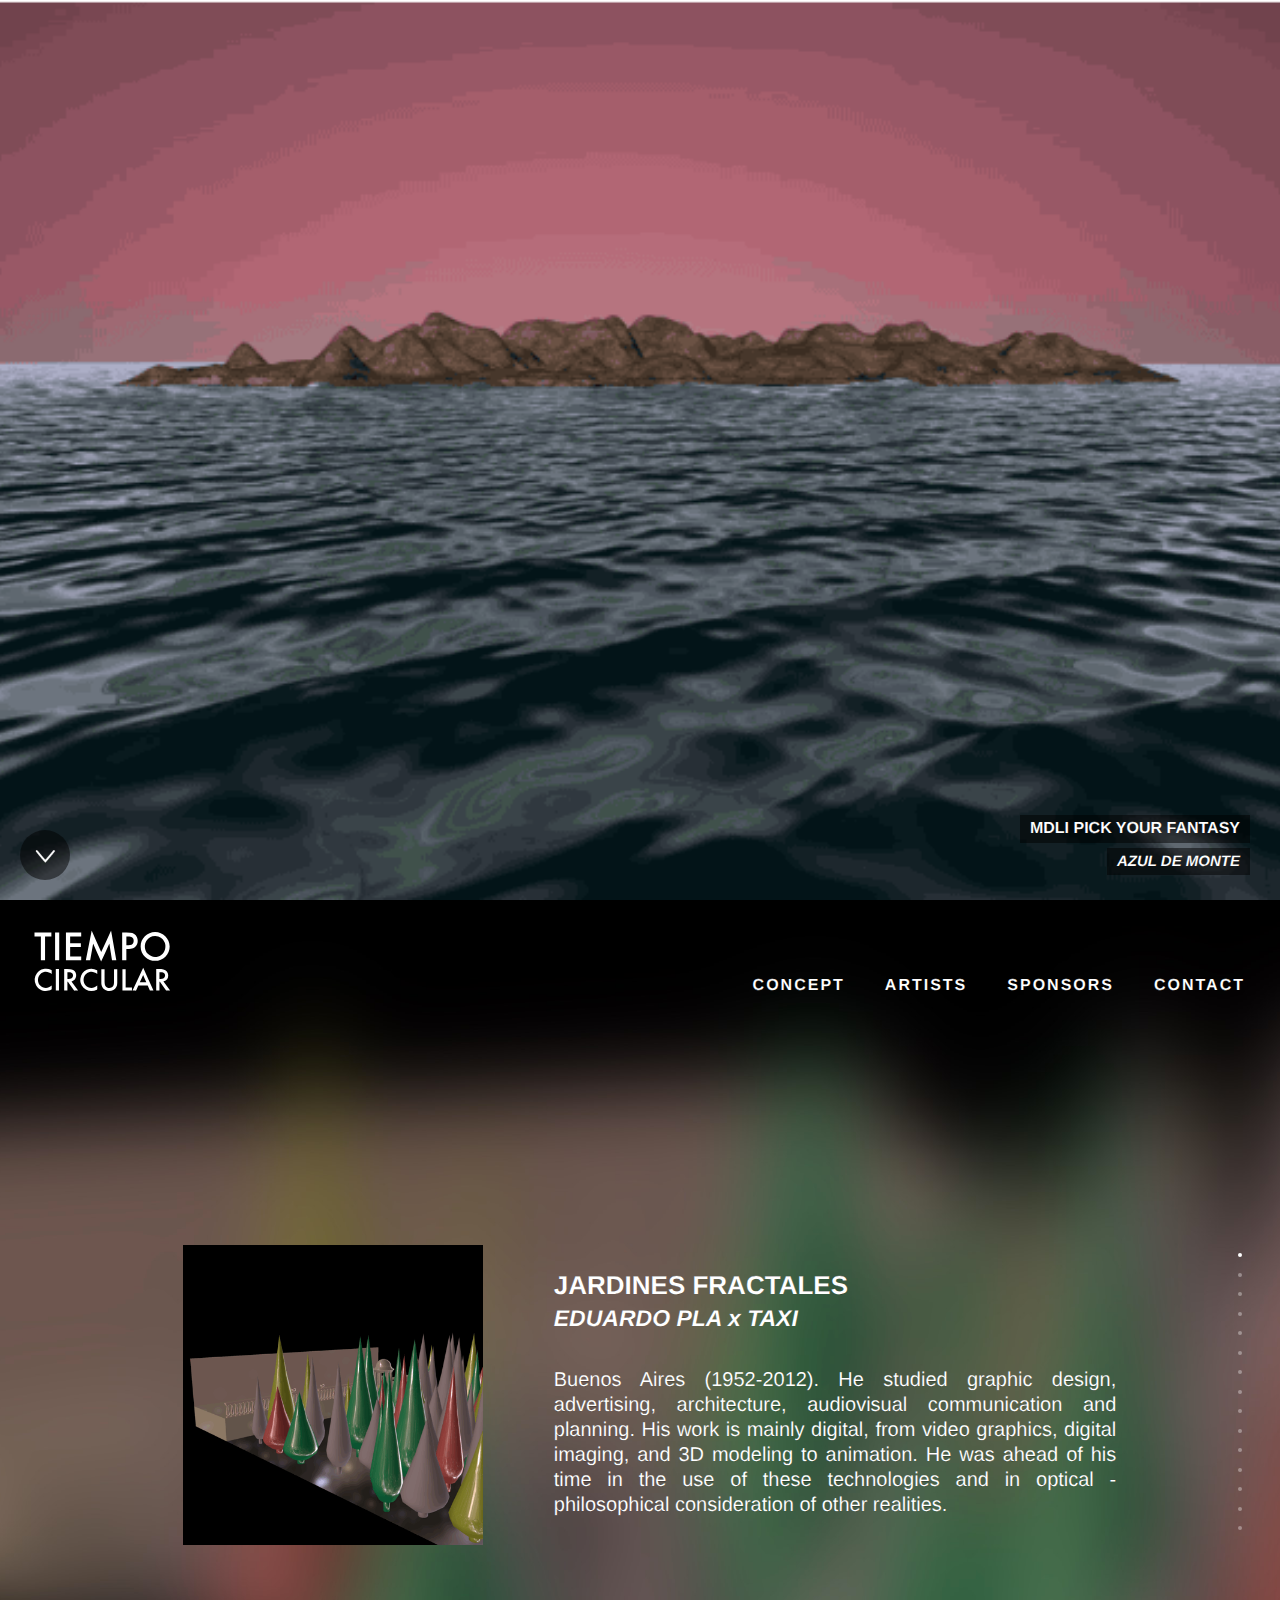
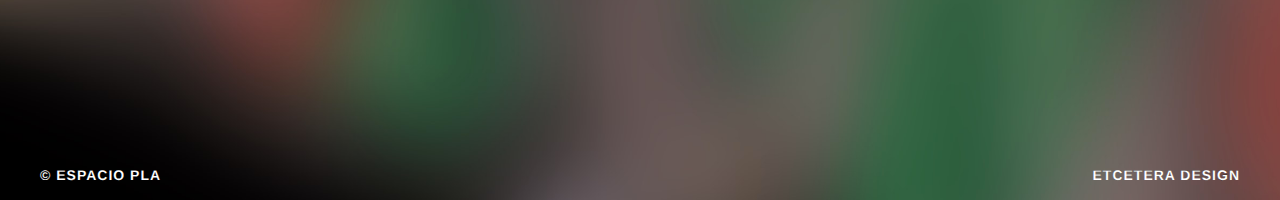
==== commit ffb0218a: "add link for artists, link for etcetera" ====
--- a/index.html
+++ b/index.html
@@ -373,8 +373,8 @@
 				</div>
 			</a>
 			<div class="menu">
-				<p><a href="concepto.html" class="header-link concept">concept</a><a href="Agenda-Tiempo-Circular.pdf" class="header-link"
-					 target="_blank">agenda</a><a href="sponsors.html" class="header-link">sponsors</a><a href="contact.html" class="header-link contact">contact</a></p>
+				<p><a href="concepto.html" class="header-link concept">concept</a><a href="index.html#banner-1" class="header-link artists"
+					 target="_blank">artists</a><a href="sponsors.html" class="header-link">sponsors</a><a href="contact.html" class="header-link contact">contact</a></p>
 			</div>
 			<nav class="mobile-menu-dropdown" id="mobile-menu-dropdown">
 				<ul>
@@ -382,7 +382,7 @@
 						<div><a href="concepto.html" class="header-link concept">concept</a></div>
 					</li>
 					<li>
-						<div><a href="Agenda-Tiempo-Circular.pdf" class="header-link">agenda</a></div>
+						<div><a href="index.html#banner-1" class="header-link artists">artists</a></div>
 					</li>
 					<li>
 						<div><a href="sponsors.html" class="header-link">sponsors</a></div>
@@ -796,9 +796,9 @@
 				<a href="http://espaciopla.com" target="_blank" class="espaciopla" id="espacioplaTrigger">&copy; ESPACIO <span
 					 class="espacioplaUnderline">PLA</span></a>
 			</div>
-			<a href="http://taxi.design/" target="_blank" id="taxidesignTrigger">
+			<a href="http://etctec.com/" target="_blank" id="taxidesignTrigger">
 				<div class="powered">
-					POWERED BY <span class="taxiUnderline">TAXI</span>
+					ETCETERA DESIGN
 				</div>
 			</a>
 		</footer>
--- a/css/style.css
+++ b/css/style.css
@@ -595,6 +595,8 @@
     font-weight: bold;
     line-height: 50px;
     letter-spacing: 1px;
+    /* z-index higher then dots-wrapper */
+    z-index: 76;
 }
 
 .footer a {
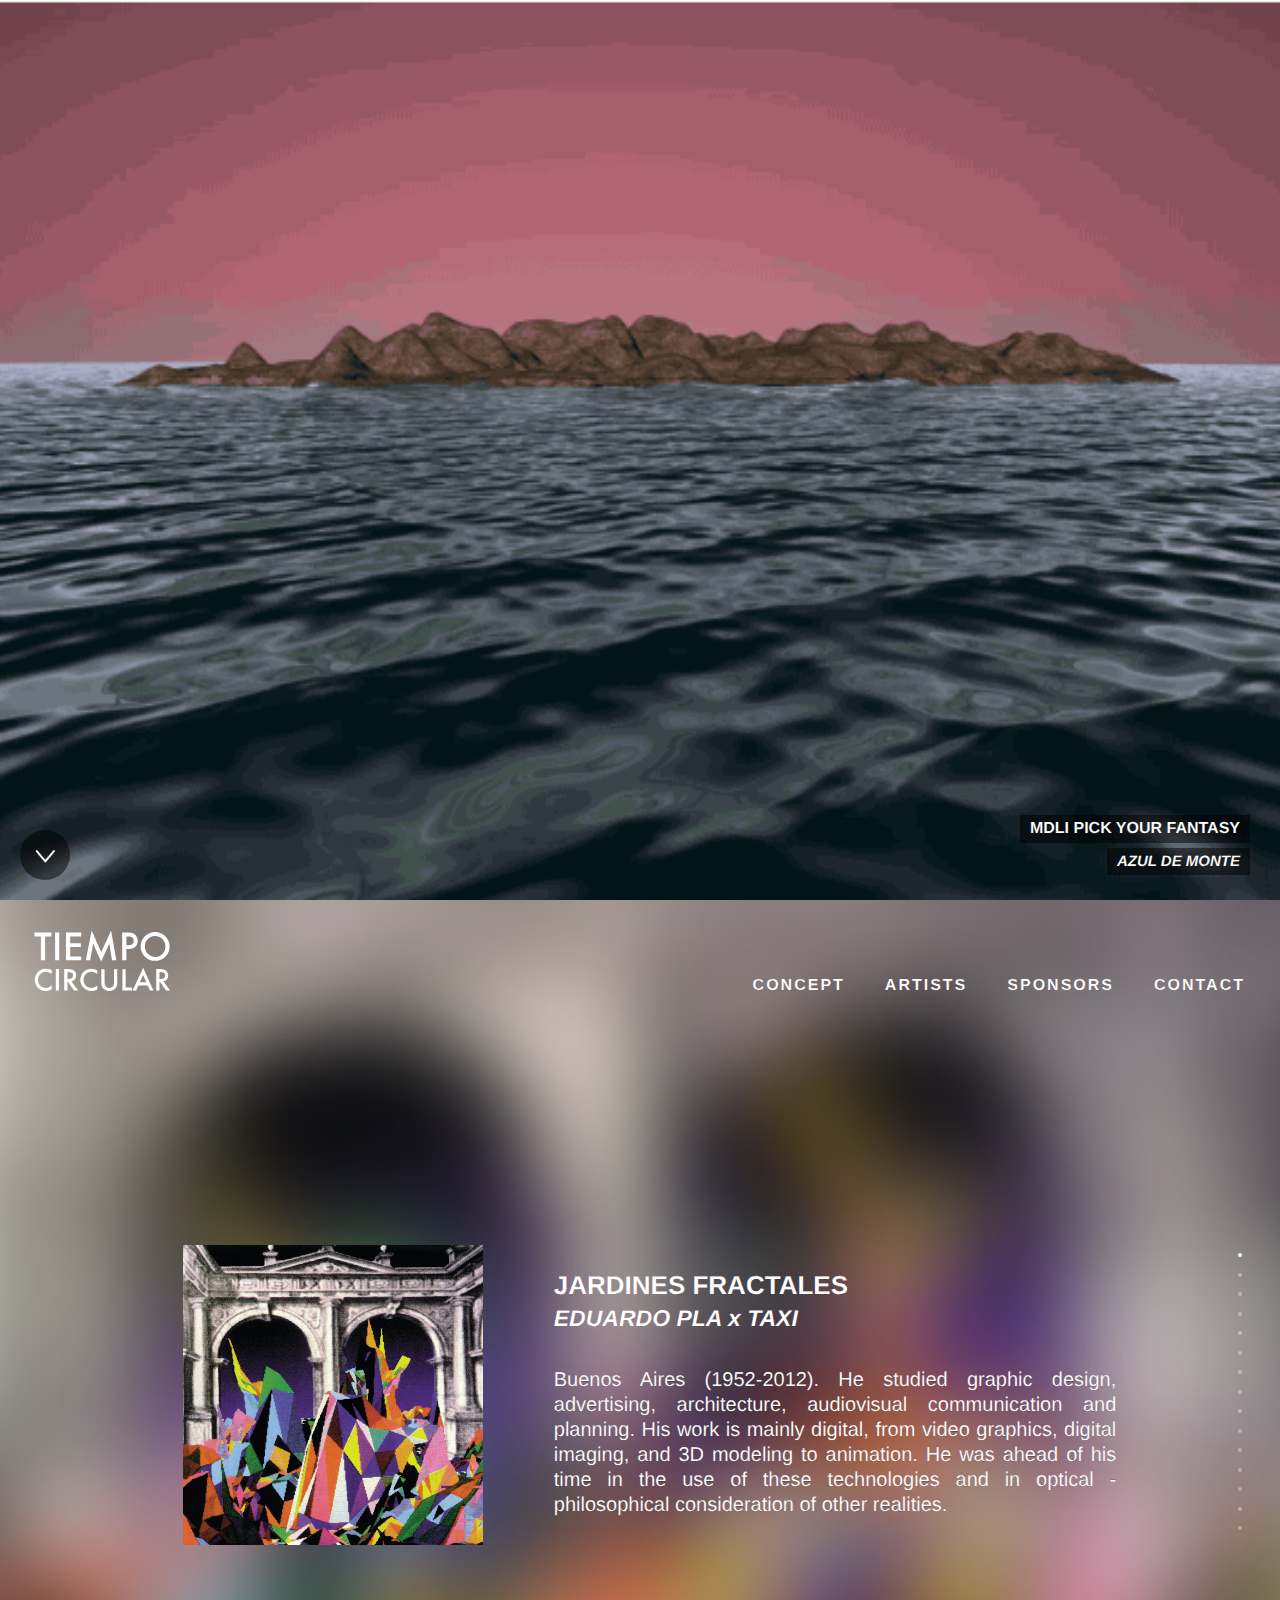
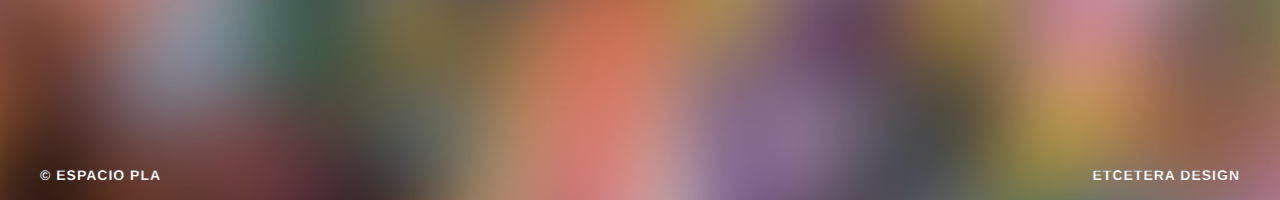
==== commit b4a46df4: "add images" ====
--- a/index.html
+++ b/index.html
@@ -190,7 +190,7 @@
 						</div>
 					</li>
 					<li>
-						<div class="slide-wrapper" style="background-image: url(img/pla.gif);">
+						<div class="slide-wrapper" style="background-image: url(img/eduardo_pla.jpg);">
 							<div class="obra-wrapper"><a href="" onclick="return false;" target="_blank" data-id="obra-element">
 									<h3 class="obra_title" data-id="obra-element">JARDINES FRACTALES</h3><br>
 									<h4 class="obra_title" data-id="obra-element">EDUARDO PLA X TAXI</h4>
@@ -398,7 +398,7 @@
 		<div class="slide-panel">
 
 			<div class="backgrounds">
-				<div id="background-1" class="background" style="background-image:url(img/pla.jpg)"></div>
+				<div id="background-1" class="background" style="background-image:url(img/ep_background.jpg)"></div>
 				<div id="background-2" class="background" style="background-image:url(img/bilatz.jpg)"></div>
 				<div id="background-3" class="background" style="background-image:url(img/tedesco.jpg)"></div>
 				<div id="background-4" class="background" style="background-image:url(img/bellman.jpg)"></div>
@@ -418,7 +418,7 @@
 				<div id="page-1" class="row slide-page homepage">
 					<div class="global-content content display-table">
 						<div class="picture table-cell valign-middle"><a href="" onclick="return false;" target="_blank" class="slide-wrapper"><img
-								 src="img/pla.gif"></a></div>
+								 src="img/eduardo_pla.jpg"></a></div>
 						<div class="description table-cell valign-middle">
 							<h4 class="visible"><a href="" onclick="return false;" target="_blank" class="slide-wrapper obras_name">JARDINES
 									FRACTALES</a>
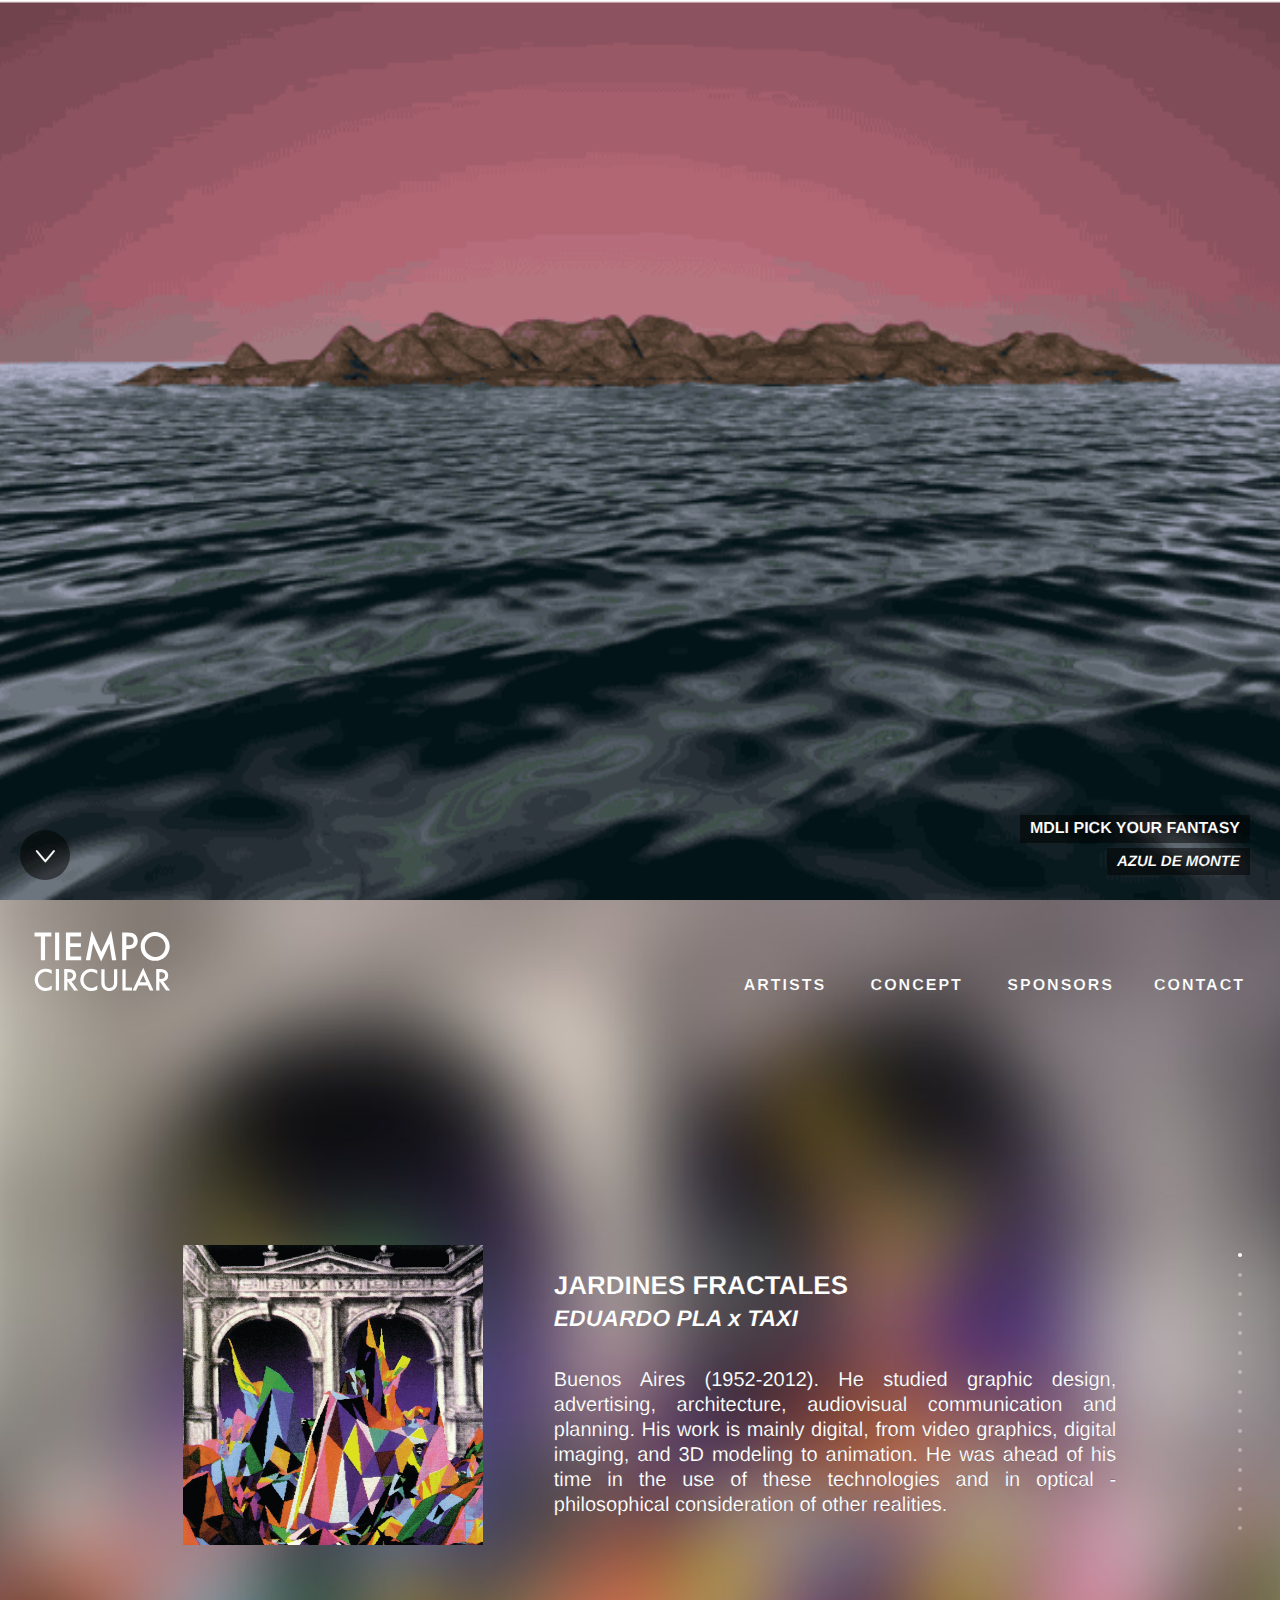
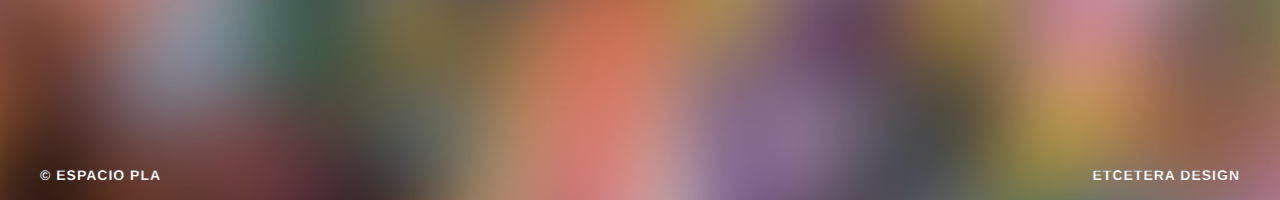
==== commit bb645fda: "add height 100% to container for iphone x" ====
--- a/index.html
+++ b/index.html
@@ -15,7 +15,7 @@
 	<link rel="apple-touch-icon-precomposed" sizes="114x114" href="img/photo.jpg" />
 	<link rel="apple-touch-icon-precomposed" sizes="144x144" href="img/photo.jpg" />
 
-	<meta name="viewport" content="width=device-width, initial-scale=1.0">
+	<meta name="viewport" content="width=device-width, initial-scale=1.0,viewport-fit=cover">
 
 	<link rel="stylesheet" href="css/flexslider.css" />
 	<link rel="stylesheet" href="css/style.css" />
@@ -373,16 +373,17 @@
 				</div>
 			</a>
 			<div class="menu">
-				<p><a href="concepto.html" class="header-link concept">concept</a><a href="index.html#banner-1" class="header-link artists"
-					 target="_blank">artists</a><a href="sponsors.html" class="header-link">sponsors</a><a href="contact.html" class="header-link contact">contact</a></p>
+				<p><a href="index.html#banner-1" class="header-link artists">artists</a>
+					<a href="concepto.html" class="header-link concept">concept</a>
+					<a href="sponsors.html" class="header-link">sponsors</a><a href="contact.html" class="header-link contact">contact</a></p>
 			</div>
 			<nav class="mobile-menu-dropdown" id="mobile-menu-dropdown">
 				<ul>
 					<li>
+						<div><a href="index.html#banner-1" class="header-link artists">artists</a></div>
+					</li>
+					<li>
 						<div><a href="concepto.html" class="header-link concept">concept</a></div>
-					</li>
-					<li>
-						<div><a href="index.html#banner-1" class="header-link artists">artists</a></div>
 					</li>
 					<li>
 						<div><a href="sponsors.html" class="header-link">sponsors</a></div>
--- a/css/style.css
+++ b/css/style.css
@@ -55,7 +55,8 @@
 }
 
 .container-homepage {
-    height: 100vh;
+    height: 100%;
+    min-height: 100%;
 }
 
 .index .container {
